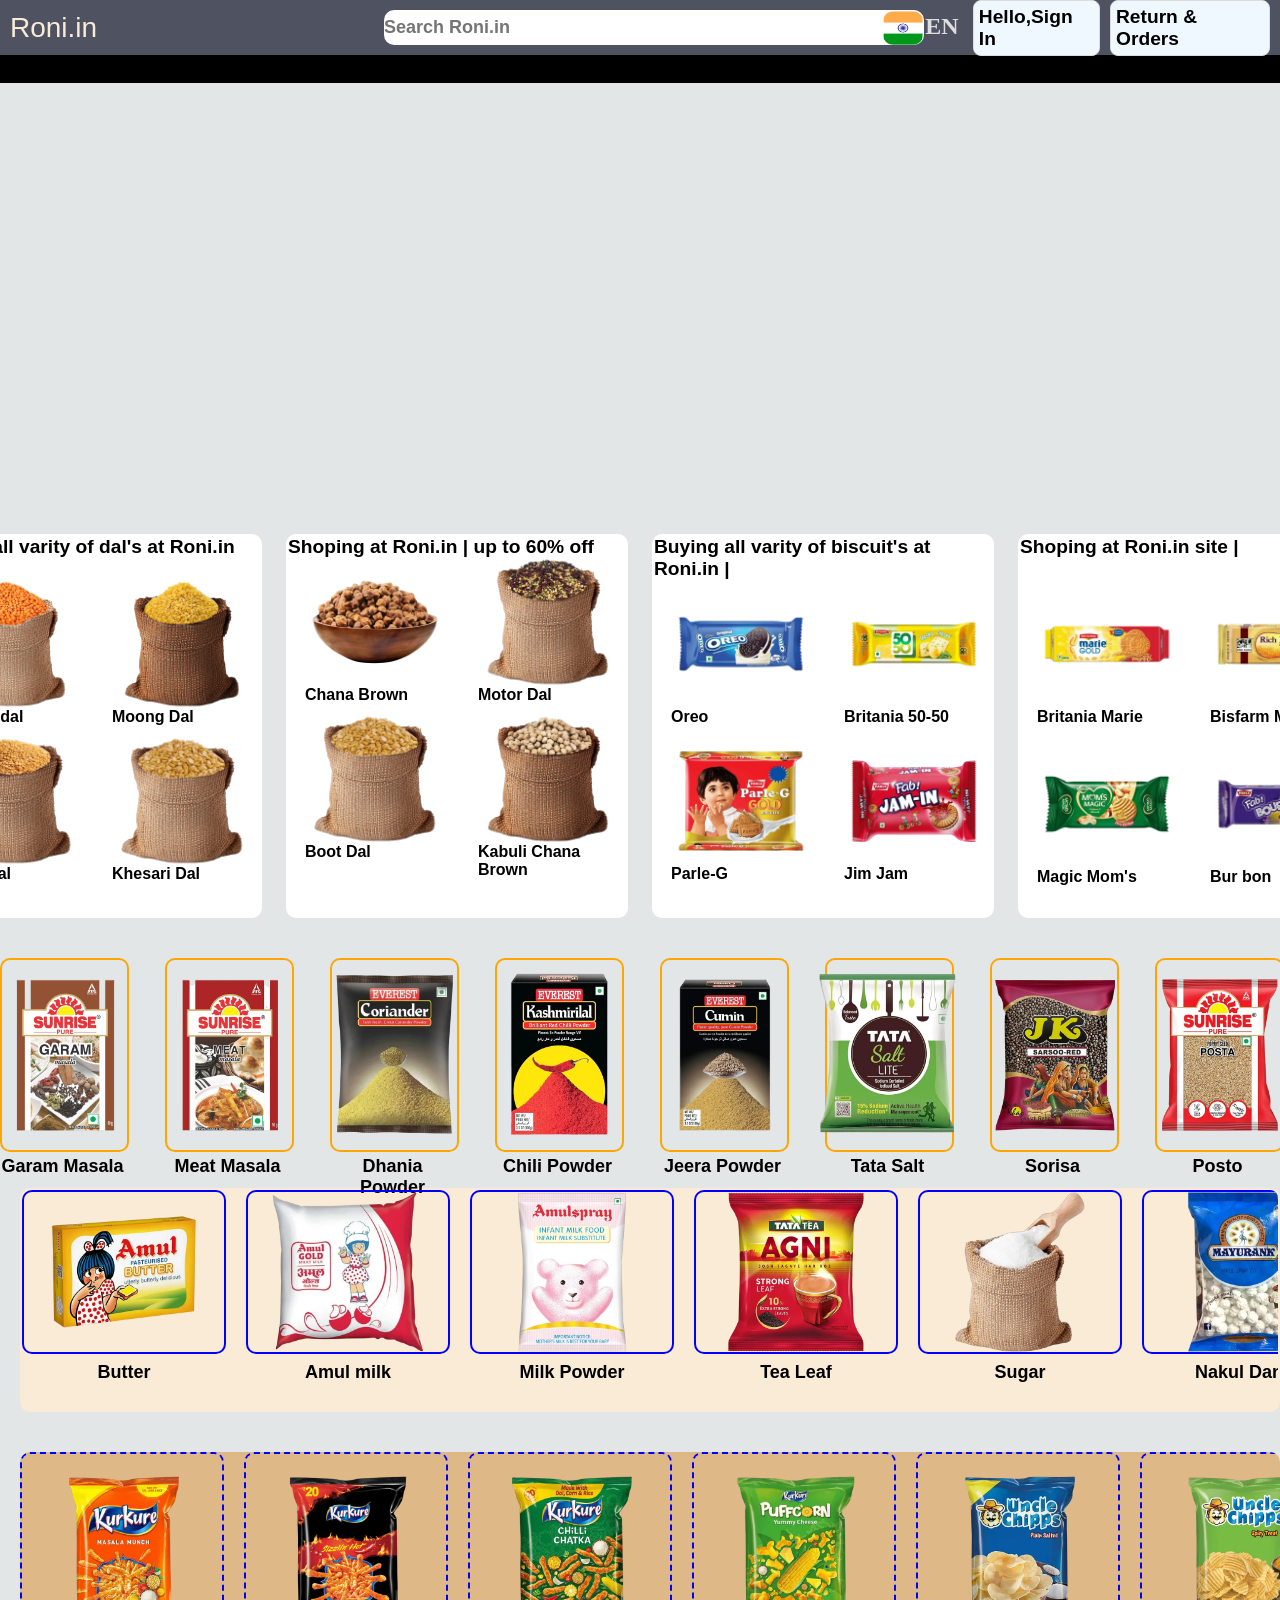
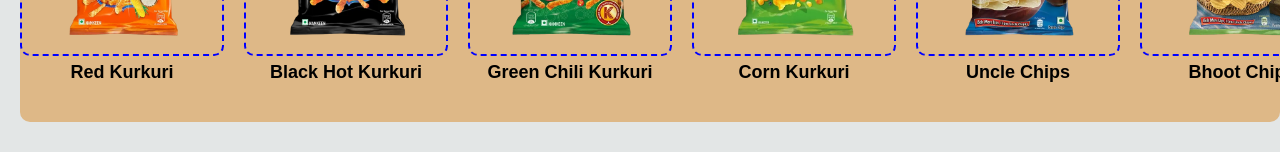
==== index.html @ d4b1e3ea "Update index.html" ====
<!DOCTYPE html>
<html lang="en">
<head>
    <meta charset="UTF-8">
    <meta name="viewport" content="width=device-width, initial-scale=1.0">
    <title>Online Shoping Site</title>
    <link rel="stylesheet" href="style.css">
</head>
<body>
    <section class="header">
        <div class="navbar-1">
            <a class="navbar" href="index.html">Roni.in</a>
            <input class="search" placeholder="Search Roni.in">
            <div class="logo"><img src="square.png"><h2>EN</h2>
                <div class="drop-down">
                    <ul>
                        <li>Hindi</li>
                        <li>Bengali</li>
                        <li>Tamil</li>
                        <li>Telegu</li>
                        <li>Hariyana</li>
                        <li>Bhojpuri</li>
                        <li>English</li>
                    </ul>
                </div>
            </div>
            <div class="hyper"><a href="hello.html" target="_blank">Hello,Sign In</a>
                <a href="index.html">Return & Orders</a></div>
        </div>
        <div class="navbar-2">
            <div class="menu"><img src="more.png" id="menu-btn"></div>
        </div>
    </section>
    <section class="main">
        <div class="banner"></div>
        <div class="picture-1">

            <div class="box">
                <h2>Buying all varity of dal's at Roni.in site |</h2>
                <div class="grid">
                    <div class="img-1">
                        <img src="1st.webp">
                        <p>Masoor dal</p>
                    </div>

                    <div class="img-1">
                        <img src="2nd.webp">
                        <p>Moong Dal</p>
                    </div>

                    <div id="img-3" class="img-1">
                        <img src="3rd.webp">
                        <p>Arhar Dal</p>
                    </div>

                    <div id="img-4" class="img-1">
                        <img src="4th.webp">
                        <p>Khesari Dal</p>
                    </div>
                </div>
            </div>

            <div class="box">
                <h2>Shoping at Roni.in | up to 60% off</h2>
                <div class="grid">
                    <div class="img-1">
                        <img src="5th.webp">
                        <p>Chana Brown</p>
                    </div>

                    <div class="img-1">
                        <img src="6th.webp">
                        <p>Motor Dal</p>
                    </div>

                    <div id="img-7" class="img-1">
                        <img src="7th.webp">
                        <p>Boot Dal</p>
                    </div>

                    <div id="img-8" class="img-1">
                        <img src="8th.webp">
                        <p>Kabuli Chana Brown</p>
                    </div>
                </div>
            </div>
            <div class="box">
                <h2>Buying all varity of biscuit's at Roni.in |</h2>
                <div class="grid">
                    <div class="img-1">
                        <img src="9th.webp">
                        <p>Oreo</p>
                    </div>

                    <div class="img-1">
                        <img src="10th.webp">
                        <p>Britania 50-50</p>
                    </div>

                    <div id="img-11" class="img-1">
                        <img src="11th.webp">
                        <p>Parle-G</p>
                    </div>

                    <div id="img-12" class="img-1">
                        <img src="12th.webp">
                        <p>Jim Jam</p>
                    </div>
                </div>
            </div>
            <div class="box">
                <h2>Shoping at Roni.in site |</h2>
                <div class="grid">
                    <div id="img-13" class="img-1">
                        <img src="13th.webp">
                        <p>Britania Marie</p>
                    </div>

                    <div id="img-14" class="img-1">
                        <img src="14th.webp">
                        <p>Bisfarm Marie</p>
                    </div>

                    <div id="img-15" class="img-1">
                        <img src="15th.webp">
                        <p>Magic Mom's</p>
                    </div>

                    <div id="img-16" class="img-1">
                        <img src="16th.webp">
                        <p>Bur bon</p>
                    </div>
                </div>
            </div>
        </div>
        <div class="picture-2">
            <div class="box-1-2">
                <img src="17th.webp">
                <p>Garam Masala</p>
            </div>

            <div class="box-1-2">
                <img src="18th.webp">
                <p>Meat Masala</p>
            </div>

            <div class="box-1-2">
                <img src="19th.webp">
                <p>Dhania Powder</p>
            </div>

            <div class="box-1-2">
                <img src="20th.webp">
                <p>Chili Powder</p>
            </div>

            <div class="box-1-2">
                <img src="21st.webp">
                <p>Jeera Powder</p>
            </div>

            <div class="box-1-2">
                <img src="22nd.webp">
                <p>Tata Salt</p>
            </div>

            <div class="box-1-2">
                <img src="23rd.webp">
                <p>Sorisa</p>
            </div>
            <div class="box-1-2">
                <img src="24th.webp">
                <p>Posto</p>
            </div>
        </div>
        <div class="picture-3">
            <div class="box-1-3"><img src="25th.webp"><p>Butter</p></div>
            <div class="box-1-3"><img src="26th.webp"><p>Amul milk</p></div>
            <div class="box-1-3"><img src="27th.webp"><p>Milk Powder</p></div>
            <div class="box-1-3"><img src="28th.webp"><p>Tea Leaf</p></div>
            <div class="box-1-3"><img src="29th.webp"><p>Sugar</p></div>
            <div class="box-1-3"><img src="30th.webp"><p>Nakul Dana</p></div>
            <div class="box-1-3"><img src="31st.webp"><p>Batasa</p></div>
            <div class="box-1-3"><img src="32nd.webp"><p>Tal Mishri</p></div>
        </div>
        <div class="picture-4">
            <div id="box-id" class="box-1-4"><img src="33rd.webp"><p>Red Kurkuri</p></div>
            <div id="box-id-1" class="box-1-4"><img src="34th.webp"><p>Black Hot Kurkuri</p></div>
            <div class="box-1-4"><img src="35th.webp"><p>Green Chili Kurkuri</p></div>
            <div class="box-1-4"><img src="36th.webp"><p>Corn Kurkuri</p></div>
            <div class="box-1-4"><img src="37th.webp"><p>Uncle Chips</p></div>
            <div class="box-1-4"><img src="38th.webp"><p>Bhoot Chips</p></div>
            <div class="box-1-4"><img src="40th.webp"><p>Salited Chips</p></div>
            <div class="box-1-4"><img src="41st.webp"><p>Onion Flavour Chips</p></div>
            <div class="box-1-4"><img src="42nd.webp"><p>Red Hot Chips</p></div>
            <div class="box-1-4"><img src="43rd.webp"><p>Mad Angles Chips</p></div>
        </div>
    </section>

    <script>
        const menuBtn = document.getElementById("menu-btn");
        const hyper = document.querySelector(".hyper");
        menuBtn.addEventListener("click", ()=>{
            if(hyper.style.left === "0px"){
                  hyper.style.left = "-220px";
            }
            else{
                hyper.style.left = "0px";
            }
        });
    </script>
</body>
</html>
---- style.css ----
*{
    margin: 0;
    padding: 0;
}
body{
    padding-top: 55px;
    min-height: 100vh;
    width: 100%;
}
.header{
    width: 100%;
}
.navbar-1{
    position: fixed;
    top: 0;
    left: 0;
    width: 100%;
    z-index: 1000;
    display: flex;
    align-items: center;
    background: linear-gradient(rgba(4,9,30,0.7),rgba(4,9,30,0.7));
    height: 55px;
}
.navbar{
    position: relative;
    margin: 10px;
    color: antiquewhite;
    text-decoration: none;
    font-size: 28px;
    font-family: Arial, Helvetica, sans-serif;
}
.navbar::after{
    position: absolute;
    right: 100%;
    left: -100%;
    content: "";
    border: 2px solid #fff;
    width: 0;
    height: 0;
}
.navbar:hover::after{
    width: 100%;
    height: 100%;
    left: -1%;
}
.search{
    position: absolute;
    left: 30%;
    width: 540px;
    height: 35px;
    border: 0px solid #ddd;
    border-radius: 10px;
    background: #fff;
    font-family: Verdana, Geneva, Tahoma, sans-serif;
    font-size: large;
    font-weight: bolder;
}
.search:hover{
    border: 4px solid #E77B08;
}
.logo{
    display: inline-block;
    position: relative;
    left: 60.6%;
    display: flex;
    justify-content: center;
    cursor: pointer;
}
.navbar-1 img{
    width: 40px;
    height: 34px;
}
.logo h2{
    color: #ddd;
    display: inline-block;
    margin: 2.5px;
}
.logo::after{
    content: "";
    border: 2px solid #fff;
    position: absolute;
    top: -20px;
    height: 0%;
    width: 0%;
}
.logo:hover::after{
    top: -1.5px;
    height: 100%;
    width: 100%;
}
.drop-down{
    position: absolute;
    top: 38px;
    left: 0%;
    border: 4px solid #ddd;
    border-radius: 10px;
    height: 300px;
    width: 300px;
    background-color: #438D82;
    display: none;
}
.drop-down ul li{
    margin: 10px;
    list-style: none;
    font-size: 16px;
    font-weight: bolder;
    font-family: Verdana, Geneva, Tahoma, sans-serif;
    background: linear-gradient( rgba(4,9,30,0.7),rgba(4,9,30,0.7));
    color: antiquewhite;
    border-radius: 10px;
    padding: 6px;
}
.drop-down ul li:hover{
    background-color: #fff;
}
.logo:hover .drop-down{
    display: block;
}
.hyper{
    position: absolute;
    left: 76%;
    display: inline-block;
    display: flex;
    align-items: center;
}
.hyper a{
    text-decoration: none;
    color: black;
    font-size: larger;
    font-weight: bolder;
    font-family: Verdana, Geneva, Tahoma, sans-serif;
    border: 1px solid #ddd;
    border-radius: 8px;
    padding: 5px;
    background-color: aliceblue;
    margin-right: 10px;
}
.navbar-2{
    height: 28px;
    background: #000;
}
.menu img{
    display: none;
}
.main{
    background-color: #e3e6e6;
    width: 100%;
    border-top: 1px solid transparent;
    padding-bottom: 30px;
}
.banner{
    height: 1000px;
    width: 100%;
    background: linear-gradient(to bottom,rgba(227,230,230,0) 60%,#e3e6e6 100%),url(banner.jpg);
    background-position: center;
    background-size: cover;
    background-repeat: no-repeat;
}
.picture-1{
    margin-top: -550px;
    display: flex;
    gap: 24px;
    justify-content: center;
    align-items: center;
    z-index: 1000;
}
.box{
    border: 2px solid transparent;
    border-radius: 10px;
    background-color: #fff;
    height: 380px;
    width: 350px;
}
.box h2{
    font-family: Verdana, Geneva, Tahoma, sans-serif;
    font-size: larger;
}
.grid{
    display: grid;
    gap: 8px;
    grid-template-columns: repeat(2,1fr);
}
.img-1{
    width: 156px;
    height: 100px;
    margin-left: 5px;
    margin-top: 10px;
    border: 2px solid transparent;
    border-radius: 10px;
}
.img-1 img{
    height: 100%;
    width: 100%;
    border: 2px solid transparent;
    border-radius: 10px;
    object-fit: cover;
    overflow: visible;
}
.img-1 p{
    margin-top: 8px;
    margin-left: 10px;
    font-family: Verdana, Geneva, Tahoma, sans-serif;
    font-weight: bolder;
    display: inline-block;
}
#img-3{
    margin-top: 45px;
}
#img-4{
    margin-top: 45px;
}
#img-7{
    margin-top: 45px;
}
#img-8{
    margin-top: 45px;
}
#img-11{
    margin-top: 45px;
}
#img-12{
    margin-top: 45px;
}
#img-13{
    margin-top: 32px;
}
#img-14{
    margin-top: 32px;
}
#img-15{
    margin-top: 48px;
}
#img-16{
    margin-top: 48px;
}
.picture-2{
    margin-top: 40px;
    display: flex;
    gap: 40px;
    justify-content: center;
    z-index: 1000;
}
.box-1-2{
    height: 190px;
    width: 150px;
}
.box-1-2 img{
    border: 2px solid orange;
    border-radius: 10px;
    height: 100%;
    width: 100%;
    overflow: visible;
    object-fit: cover;
    z-index: 1000;
}
.box-1-2 p{
    text-align: center;
    font-size: large;
    font-weight: bolder;
    font-family: 'Gill Sans', 'Gill Sans MT', Calibri, 'Trebuchet MS', sans-serif;
}
.picture-3{
    border: 2px solid transparent;
    border-radius: 10px;
    margin-left: 20px;
    height: 220px;
    background-color: antiquewhite;
    margin-top: 40px;
    display: flex;
    justify-content: left;
    align-items: flex-start;
    overflow-x: scroll;
    scroll-behavior: smooth;
}
.box-1-3{
    border: 2px solid blue;
    border-radius: 10px;
    flex-shrink: 0;
    margin-right: 20px;
    height: 160px;
    width: 200px;
}
.box-1-3 img{
    height: 100%;
    width: 100%;
    object-fit: cover;
    overflow: visible;
}
.box-1-3 p{
    text-align: center;
    font-size: large;
    font-weight: bolder;
    font-family: 'Gill Sans', 'Gill Sans MT', Calibri, 'Trebuchet MS', sans-serif;
    padding: 6px;
}
.picture-4{
    height: 270px;
    border: 2px soliod transparent;
    border-radius: 10px;
    background-color: burlywood;
    margin-top: 40px;
    margin-left: 20px;
    display: flex;
    justify-content: left;
    align-items: first baseline;
    overflow-x: scroll;
    scroll-behavior: smooth;
}
.box-1-4{
    height: 200px;
    width: 200px;
    border: 2px dashed blue;
    border-radius: 10px;
    margin-right: 20px;
    flex-shrink: 0;
}
.box-1-4 img{
    height: 100%;
    width: 100%;
    object-fit: cover;
    border: 2px solid transparent;
    border-radius: 10px;
}
.box-1-4 p{
    text-align: center;
    font-family: 'Gill Sans', 'Gill Sans MT', Calibri, 'Trebuchet MS', sans-serif;
    font-size: large;
    font-weight: bolder;
}






@media(max-width:600px){
    .main{
        padding-bottom: 220px;
        background: linear-gradient(to bottom,rgba(4,9,30,0.7),burlywood,aliceblue,green);
    }
    .banner{
        height: 0;
        width: 0;
        background: none;
    }
    body{
        padding-top: 54px;
    }
    .navbar-1{
        height: 60px;
        align-items: normal;
    }
    .navbar{
        font-size:24px;
        margin-left: 5px;
        font-family: 'Gill Sans', 'Gill Sans MT', Calibri, 'Trebuchet MS', sans-serif;
        font-weight: bolder;
        height: 30px;
    }
    .search{
        margin-top: 10px;
        width: 230px;
        height: 30px;
        left: 90px;
        font-family: 'Gill Sans', 'Gill Sans MT', Calibri, 'Trebuchet MS', sans-serif;
    }
    .logo{
        top: 10px;
        left: 60.8%;
        height: 32px;
    }
    .logo img{
        height: 30px;
        width: 28px;

    }
    .logo h2{
        font-size: 18px;
    }
    .drop-down{
        left: -248px;
        z-index: 1000;
    }
    .hyper{
        overflow-x: hidden;
        display: block;
        left: -200px;
        top: 0;
        height: 100vh;
        width: 200px;  
        z-index: 10;
        background: linear-gradient(to bottom,orange,skyblue);
        transition: 0.5s;
    }
    .hyper a{
        width: 140px;
        display: block;
        margin: 20px;
        font-size: 15px;
    }
    .picture-1{
        justify-content: left;
        margin-top: 10px; 
        gap: 10px;
        overflow-x: auto;  
        padding: 20px;
    }
    .grid{
        grid-template-columns: repeat(2,1fr);
        gap: 5px;
    }
    .box{
        border: 2px solid black;
        width: 250px;
        height: 300px;
        flex-shrink: 0;
    }
    .img-1{
        width: 100px;
        height: 110px;
    }
    .img-1 p{
        font-size: 12px;
    }
    .box h2{
        font-size: large;
    }
    .img-1 img{
        height: 65%;
    }
    #img-3{
        margin-top: 0px;
    }
    #img-4{
        margin-top: 0px;
    }
    #img-7{
        margin-top: 0px;
    }
    #img-8{
        margin-top: 0px;
    }
    #img-11{
        margin-top: 0px;
    }
    #img-12{
        margin-top: 0px;
    }
    #img-13{
        margin-top: 32px;
    }
    #img-14{
        margin-top: 32px;
    }
    #img-15{
        margin-top: 2px;
    }
    #img-16{
        margin-top: 2px;
    }
    .navbar-2{
        height: 32px;
    }
    .menu img{
        display: block;
        height: 28px;
        width: 24px;
        background-color: #ddd;
        margin: 6px;
        border: 1px solid transparent;
        border-radius: 6px;
    }
    .picture-2{
        margin-top: -10px;
        height: 250px;
        justify-content: left;
        overflow-x: scroll;
        scroll-behavior: smooth;
        background: transparent;
        gap: 5px;
    }
    .box-1-2{
        border: 2px solid transparent;
        border-radius: 10px;
        flex-shrink: 0;
        object-fit: cover;
        margin: 20px;
    }
    .box-1-2 img{
        border: 2px dashed blue;
    }
    .picture-3{
        height: 260px;
        background: none;
        align-items: center;
        background: transparent;
        margin-top: -35px;
    }
    .box-1-3{
        height: 150px;
        width: 200px;
        border: 2px dashed blue;
    }
    .box-1-3 img{
        height: 90%;
        width: 90%;
        margin-top: 8px;
    }
    .picture-4{
        margin-top: 0px;
        margin-right: 20px;
        background: none;
        display: grid;
        gap: 10px;
        grid-template-columns: repeat(2,1fr);
        overflow: hidden;
        height: 1100px;
        align-items: center;
        justify-content: center;
    }
    .box-1-4{
        height: 150px;
        width: 150px;
        margin-right: 0;
        margin-left: 5px;
        margin-bottom: 40px;
    }
    #box-id{
        margin-top: 36px;
    }
    #box-id-1{
        margin-top: 36px;
    }
}




@media(max-width:412px){
    .search{
        left: 92px;
    }
}
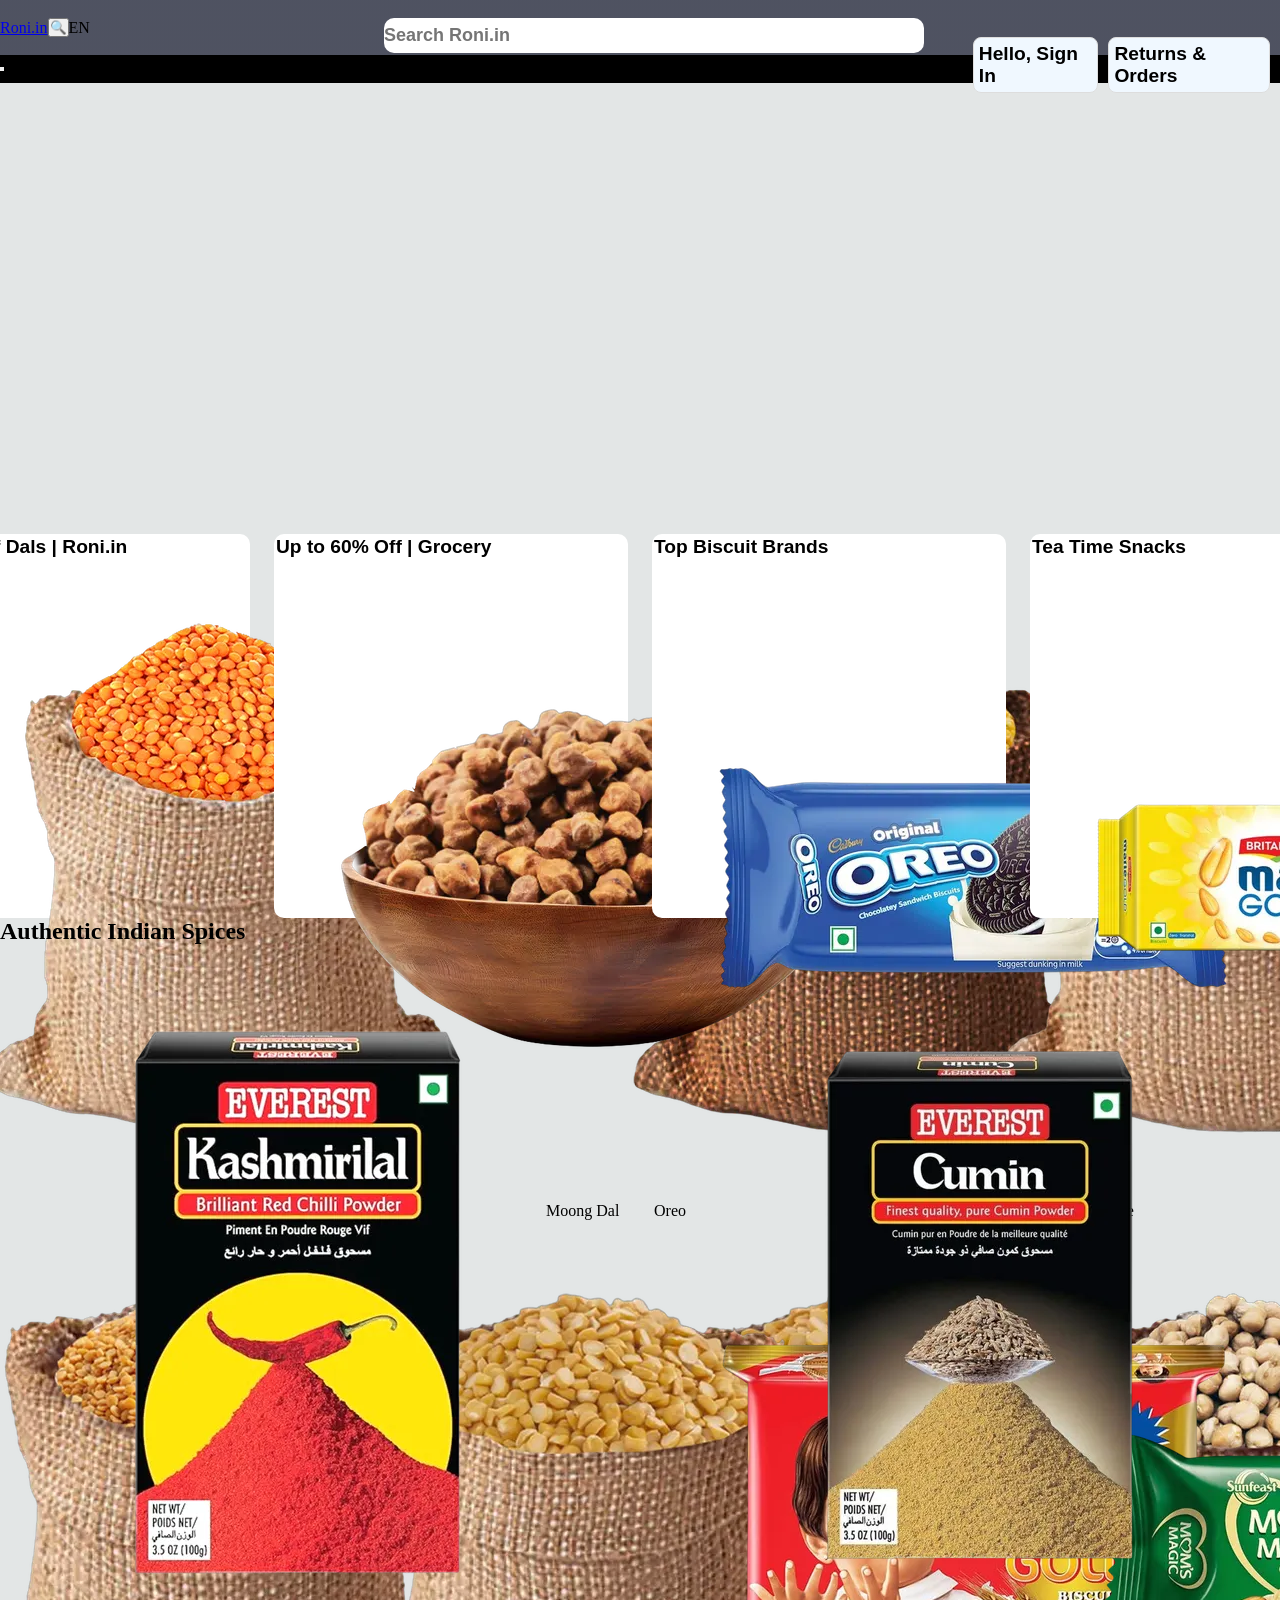
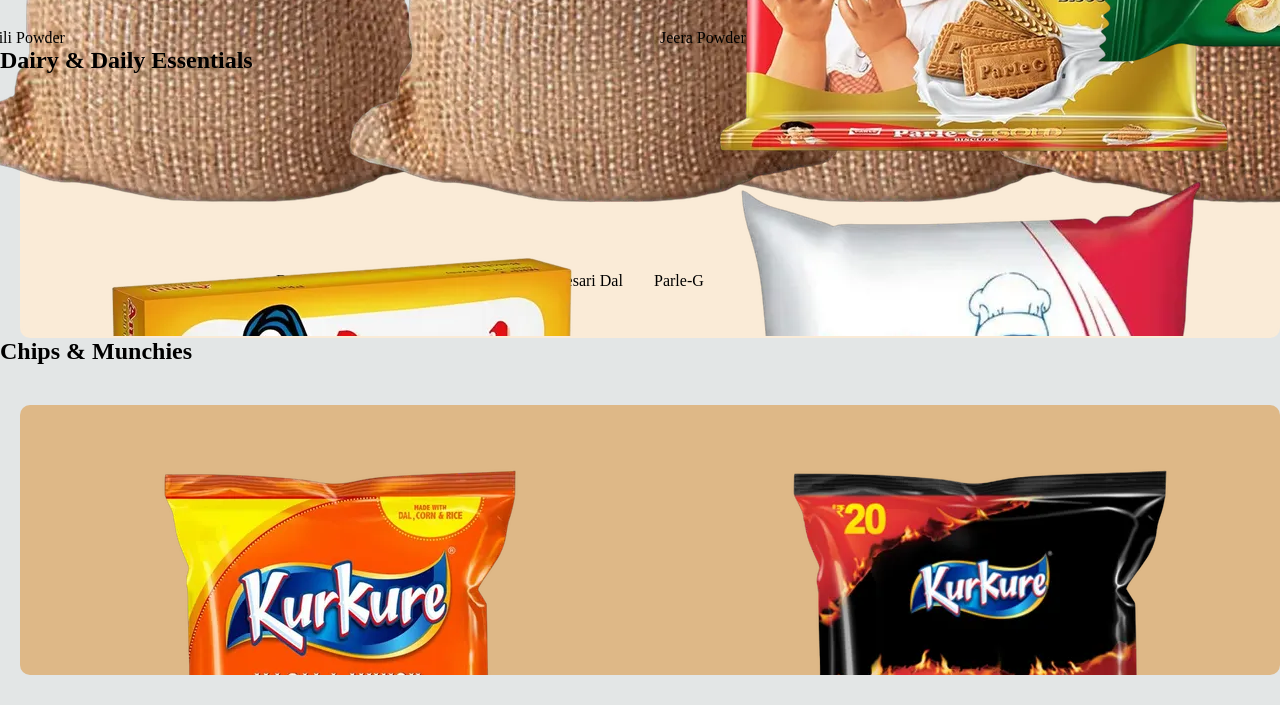
==== commit a2fffb23: "Update index.html" ====
--- a/index.html
+++ b/index.html
@@ -3,211 +3,138 @@
 <head>
     <meta charset="UTF-8">
     <meta name="viewport" content="width=device-width, initial-scale=1.0">
-    <title>Online Shoping Site</title>
+    <title>Roni.in | Online Shopping Site</title>
     <link rel="stylesheet" href="style.css">
 </head>
 <body>
-    <section class="header">
+
+    <header class="header">
         <div class="navbar-1">
-            <a class="navbar" href="index.html">Roni.in</a>
-            <input class="search" placeholder="Search Roni.in">
-            <div class="logo"><img src="square.png"><h2>EN</h2>
-                <div class="drop-down">
-                    <ul>
-                        <li>Hindi</li>
-                        <li>Bengali</li>
-                        <li>Tamil</li>
-                        <li>Telegu</li>
-                        <li>Hariyana</li>
-                        <li>Bhojpuri</li>
-                        <li>English</li>
-                    </ul>
+            <a class="brand-logo" href="index.html">Roni.in</a>
+            
+            <div class="search-container">
+                <input type="text" id="searchBar" class="search" placeholder="Search Roni.in">
+                <button class="search-btn">🔍</button>
+            </div>
+            
+            <div class="nav-right">
+                <div class="lang-logo">
+                    <span>EN</span>
+                    <div class="drop-down">
+                        <ul>
+                            <li>English</li>
+                            <li>Hindi</li>
+                            <li>Bengali</li>
+                            <li>Tamil</li>
+                            <li>Telugu</li>
+                            <li>Bhojpuri</li>
+                        </ul>
+                    </div>
+                </div>
+                
+                <div class="hyper">
+                    <a href="hello.html" target="_blank" class="nav-link">Hello, Sign In</a>
+                    <a href="index.html" class="nav-link">Returns & Orders</a>
                 </div>
             </div>
-            <div class="hyper"><a href="hello.html" target="_blank">Hello,Sign In</a>
-                <a href="index.html">Return & Orders</a></div>
         </div>
+        
         <div class="navbar-2">
-            <div class="menu"><img src="more.png" id="menu-btn"></div>
+            <button class="menu-btn" id="menu-btn">
+                <span></span>
+                <span></span>
+                <span></span>
+            </button>
+            <span class="menu-text">All Categories</span>
         </div>
-    </section>
-    <section class="main">
+    </header>
+
+    <main class="main">
         <div class="banner"></div>
-        <div class="picture-1">
+        
+        <div class="content-wrapper">
+            <div class="picture-1">
+                <div class="box">
+                    <h2>Varieties of Dals | Roni.in</h2>
+                    <div class="grid">
+                        <div class="product"><img src="1st.webp"><p>Masoor dal</p></div>
+                        <div class="product"><img src="2nd.webp"><p>Moong Dal</p></div>
+                        <div class="product"><img src="3rd.webp"><p>Arhar Dal</p></div>
+                        <div class="product"><img src="4th.webp"><p>Khesari Dal</p></div>
+                    </div>
+                </div>
 
-            <div class="box">
-                <h2>Buying all varity of dal's at Roni.in site |</h2>
-                <div class="grid">
-                    <div class="img-1">
-                        <img src="1st.webp">
-                        <p>Masoor dal</p>
+                <div class="box">
+                    <h2>Up to 60% Off | Grocery</h2>
+                    <div class="grid">
+                        <div class="product"><img src="5th.webp"><p>Chana Brown</p></div>
+                        <div class="product"><img src="6th.webp"><p>Motor Dal</p></div>
+                        <div class="product"><img src="7th.webp"><p>Boot Dal</p></div>
+                        <div class="product"><img src="8th.webp"><p>Kabuli Chana</p></div>
                     </div>
+                </div>
 
-                    <div class="img-1">
-                        <img src="2nd.webp">
-                        <p>Moong Dal</p>
+                <div class="box">
+                    <h2>Top Biscuit Brands</h2>
+                    <div class="grid">
+                        <div class="product"><img src="9th.webp"><p>Oreo</p></div>
+                        <div class="product"><img src="10th.webp"><p>Britannia 50-50</p></div>
+                        <div class="product"><img src="11th.webp"><p>Parle-G</p></div>
+                        <div class="product"><img src="12th.webp"><p>Jim Jam</p></div>
                     </div>
+                </div>
 
-                    <div id="img-3" class="img-1">
-                        <img src="3rd.webp">
-                        <p>Arhar Dal</p>
-                    </div>
-
-                    <div id="img-4" class="img-1">
-                        <img src="4th.webp">
-                        <p>Khesari Dal</p>
+                <div class="box">
+                    <h2>Tea Time Snacks</h2>
+                    <div class="grid">
+                        <div class="product"><img src="13th.webp"><p>Britannia Marie</p></div>
+                        <div class="product"><img src="14th.webp"><p>Bisk Farm Marie</p></div>
+                        <div class="product"><img src="15th.webp"><p>Magic Moments</p></div>
+                        <div class="product"><img src="16th.webp"><p>Bourbon</p></div>
                     </div>
                 </div>
             </div>
 
-            <div class="box">
-                <h2>Shoping at Roni.in | up to 60% off</h2>
-                <div class="grid">
-                    <div class="img-1">
-                        <img src="5th.webp">
-                        <p>Chana Brown</p>
-                    </div>
+            <h2 class="section-title">Authentic Indian Spices</h2>
+            <div class="picture-2 horizontal-scroll">
+                <div class="product-card-scroll"><img src="17th.webp"><p>Garam Masala</p></div>
+                <div class="product-card-scroll"><img src="18th.webp"><p>Meat Masala</p></div>
+                <div class="product-card-scroll"><img src="19th.webp"><p>Dhania Powder</p></div>
+                <div class="product-card-scroll"><img src="20th.webp"><p>Chili Powder</p></div>
+                <div class="product-card-scroll"><img src="21st.webp"><p>Jeera Powder</p></div>
+                <div class="product-card-scroll"><img src="22nd.webp"><p>Tata Salt</p></div>
+                <div class="product-card-scroll"><img src="23rd.webp"><p>Sorisa</p></div>
+                <div class="product-card-scroll"><img src="24th.webp"><p>Posto</p></div>
+            </div>
 
-                    <div class="img-1">
-                        <img src="6th.webp">
-                        <p>Motor Dal</p>
-                    </div>
+            <h2 class="section-title">Dairy & Daily Essentials</h2>
+            <div class="picture-3 horizontal-scroll">
+                <div class="product-card-scroll"><img src="25th.webp"><p>Butter</p></div>
+                <div class="product-card-scroll"><img src="26th.webp"><p>Amul Milk</p></div>
+                <div class="product-card-scroll"><img src="27th.webp"><p>Milk Powder</p></div>
+                <div class="product-card-scroll"><img src="28th.webp"><p>Tea Leaf</p></div>
+                <div class="product-card-scroll"><img src="29th.webp"><p>Sugar</p></div>
+                <div class="product-card-scroll"><img src="30th.webp"><p>Nakul Dana</p></div>
+                <div class="product-card-scroll"><img src="31st.webp"><p>Batasa</p></div>
+                <div class="product-card-scroll"><img src="32nd.webp"><p>Tal Mishri</p></div>
+            </div>
 
-                    <div id="img-7" class="img-1">
-                        <img src="7th.webp">
-                        <p>Boot Dal</p>
-                    </div>
-
-                    <div id="img-8" class="img-1">
-                        <img src="8th.webp">
-                        <p>Kabuli Chana Brown</p>
-                    </div>
-                </div>
-            </div>
-            <div class="box">
-                <h2>Buying all varity of biscuit's at Roni.in |</h2>
-                <div class="grid">
-                    <div class="img-1">
-                        <img src="9th.webp">
-                        <p>Oreo</p>
-                    </div>
-
-                    <div class="img-1">
-                        <img src="10th.webp">
-                        <p>Britania 50-50</p>
-                    </div>
-
-                    <div id="img-11" class="img-1">
-                        <img src="11th.webp">
-                        <p>Parle-G</p>
-                    </div>
-
-                    <div id="img-12" class="img-1">
-                        <img src="12th.webp">
-                        <p>Jim Jam</p>
-                    </div>
-                </div>
-            </div>
-            <div class="box">
-                <h2>Shoping at Roni.in site |</h2>
-                <div class="grid">
-                    <div id="img-13" class="img-1">
-                        <img src="13th.webp">
-                        <p>Britania Marie</p>
-                    </div>
-
-                    <div id="img-14" class="img-1">
-                        <img src="14th.webp">
-                        <p>Bisfarm Marie</p>
-                    </div>
-
-                    <div id="img-15" class="img-1">
-                        <img src="15th.webp">
-                        <p>Magic Mom's</p>
-                    </div>
-
-                    <div id="img-16" class="img-1">
-                        <img src="16th.webp">
-                        <p>Bur bon</p>
-                    </div>
-                </div>
+            <h2 class="section-title">Chips & Munchies</h2>
+            <div class="picture-4 dynamic-grid">
+                <div class="grid-item"><img src="33rd.webp"><p>Red Kurkure</p></div>
+                <div class="grid-item"><img src="34th.webp"><p>Black Hot Kurkure</p></div>
+                <div class="grid-item"><img src="35th.webp"><p>Green Chili Kurkure</p></div>
+                <div class="grid-item"><img src="36th.webp"><p>Corn Kurkure</p></div>
+                <div class="grid-item"><img src="37th.webp"><p>Uncle Chips</p></div>
+                <div class="grid-item"><img src="38th.webp"><p>Bhoot Chips</p></div>
+                <div class="grid-item"><img src="40th.webp"><p>Salted Chips</p></div>
+                <div class="grid-item"><img src="41st.webp"><p>Onion Chips</p></div>
+                <div class="grid-item"><img src="42nd.webp"><p>Red Hot Chips</p></div>
+                <div class="grid-item"><img src="43rd.webp"><p>Mad Angles</p></div>
             </div>
         </div>
-        <div class="picture-2">
-            <div class="box-1-2">
-                <img src="17th.webp">
-                <p>Garam Masala</p>
-            </div>
+    </main>
 
-            <div class="box-1-2">
-                <img src="18th.webp">
-                <p>Meat Masala</p>
-            </div>
-
-            <div class="box-1-2">
-                <img src="19th.webp">
-                <p>Dhania Powder</p>
-            </div>
-
-            <div class="box-1-2">
-                <img src="20th.webp">
-                <p>Chili Powder</p>
-            </div>
-
-            <div class="box-1-2">
-                <img src="21st.webp">
-                <p>Jeera Powder</p>
-            </div>
-
-            <div class="box-1-2">
-                <img src="22nd.webp">
-                <p>Tata Salt</p>
-            </div>
-
-            <div class="box-1-2">
-                <img src="23rd.webp">
-                <p>Sorisa</p>
-            </div>
-            <div class="box-1-2">
-                <img src="24th.webp">
-                <p>Posto</p>
-            </div>
-        </div>
-        <div class="picture-3">
-            <div class="box-1-3"><img src="25th.webp"><p>Butter</p></div>
-            <div class="box-1-3"><img src="26th.webp"><p>Amul milk</p></div>
-            <div class="box-1-3"><img src="27th.webp"><p>Milk Powder</p></div>
-            <div class="box-1-3"><img src="28th.webp"><p>Tea Leaf</p></div>
-            <div class="box-1-3"><img src="29th.webp"><p>Sugar</p></div>
-            <div class="box-1-3"><img src="30th.webp"><p>Nakul Dana</p></div>
-            <div class="box-1-3"><img src="31st.webp"><p>Batasa</p></div>
-            <div class="box-1-3"><img src="32nd.webp"><p>Tal Mishri</p></div>
-        </div>
-        <div class="picture-4">
-            <div id="box-id" class="box-1-4"><img src="33rd.webp"><p>Red Kurkuri</p></div>
-            <div id="box-id-1" class="box-1-4"><img src="34th.webp"><p>Black Hot Kurkuri</p></div>
-            <div class="box-1-4"><img src="35th.webp"><p>Green Chili Kurkuri</p></div>
-            <div class="box-1-4"><img src="36th.webp"><p>Corn Kurkuri</p></div>
-            <div class="box-1-4"><img src="37th.webp"><p>Uncle Chips</p></div>
-            <div class="box-1-4"><img src="38th.webp"><p>Bhoot Chips</p></div>
-            <div class="box-1-4"><img src="40th.webp"><p>Salited Chips</p></div>
-            <div class="box-1-4"><img src="41st.webp"><p>Onion Flavour Chips</p></div>
-            <div class="box-1-4"><img src="42nd.webp"><p>Red Hot Chips</p></div>
-            <div class="box-1-4"><img src="43rd.webp"><p>Mad Angles Chips</p></div>
-        </div>
-    </section>
-
-    <script>
-        const menuBtn = document.getElementById("menu-btn");
-        const hyper = document.querySelector(".hyper");
-        menuBtn.addEventListener("click", ()=>{
-            if(hyper.style.left === "0px"){
-                  hyper.style.left = "-220px";
-            }
-            else{
-                hyper.style.left = "0px";
-            }
-        });
-    </script>
+    <script src="script.js"></script>
 </body>
 </html>
--- a/style.css
+++ b/style.css
@@ -335,7 +335,7 @@
 
 @media(max-width:600px){
     .main{
-        padding-bottom: 220px;
+        padding-bottom: 120px;
         background: linear-gradient(to bottom,rgba(4,9,30,0.7),burlywood,aliceblue,green);
     }
     .banner{
@@ -382,15 +382,20 @@
         z-index: 1000;
     }
     .hyper{
-        overflow-x: hidden;
+        padding-top: 20px;
+        position: fixed;
         display: block;
         left: -200px;
-        top: 0;
+        top: 60px;
         height: 100vh;
         width: 200px;  
-        z-index: 10;
+        z-index: 9999;
         background: linear-gradient(to bottom,orange,skyblue);
-        transition: 0.5s;
+        transition: left 0.5s ease;
+    }
+    #menu-btn{
+        position: relative;
+        z-index: 20000;
     }
     .hyper a{
         width: 140px;
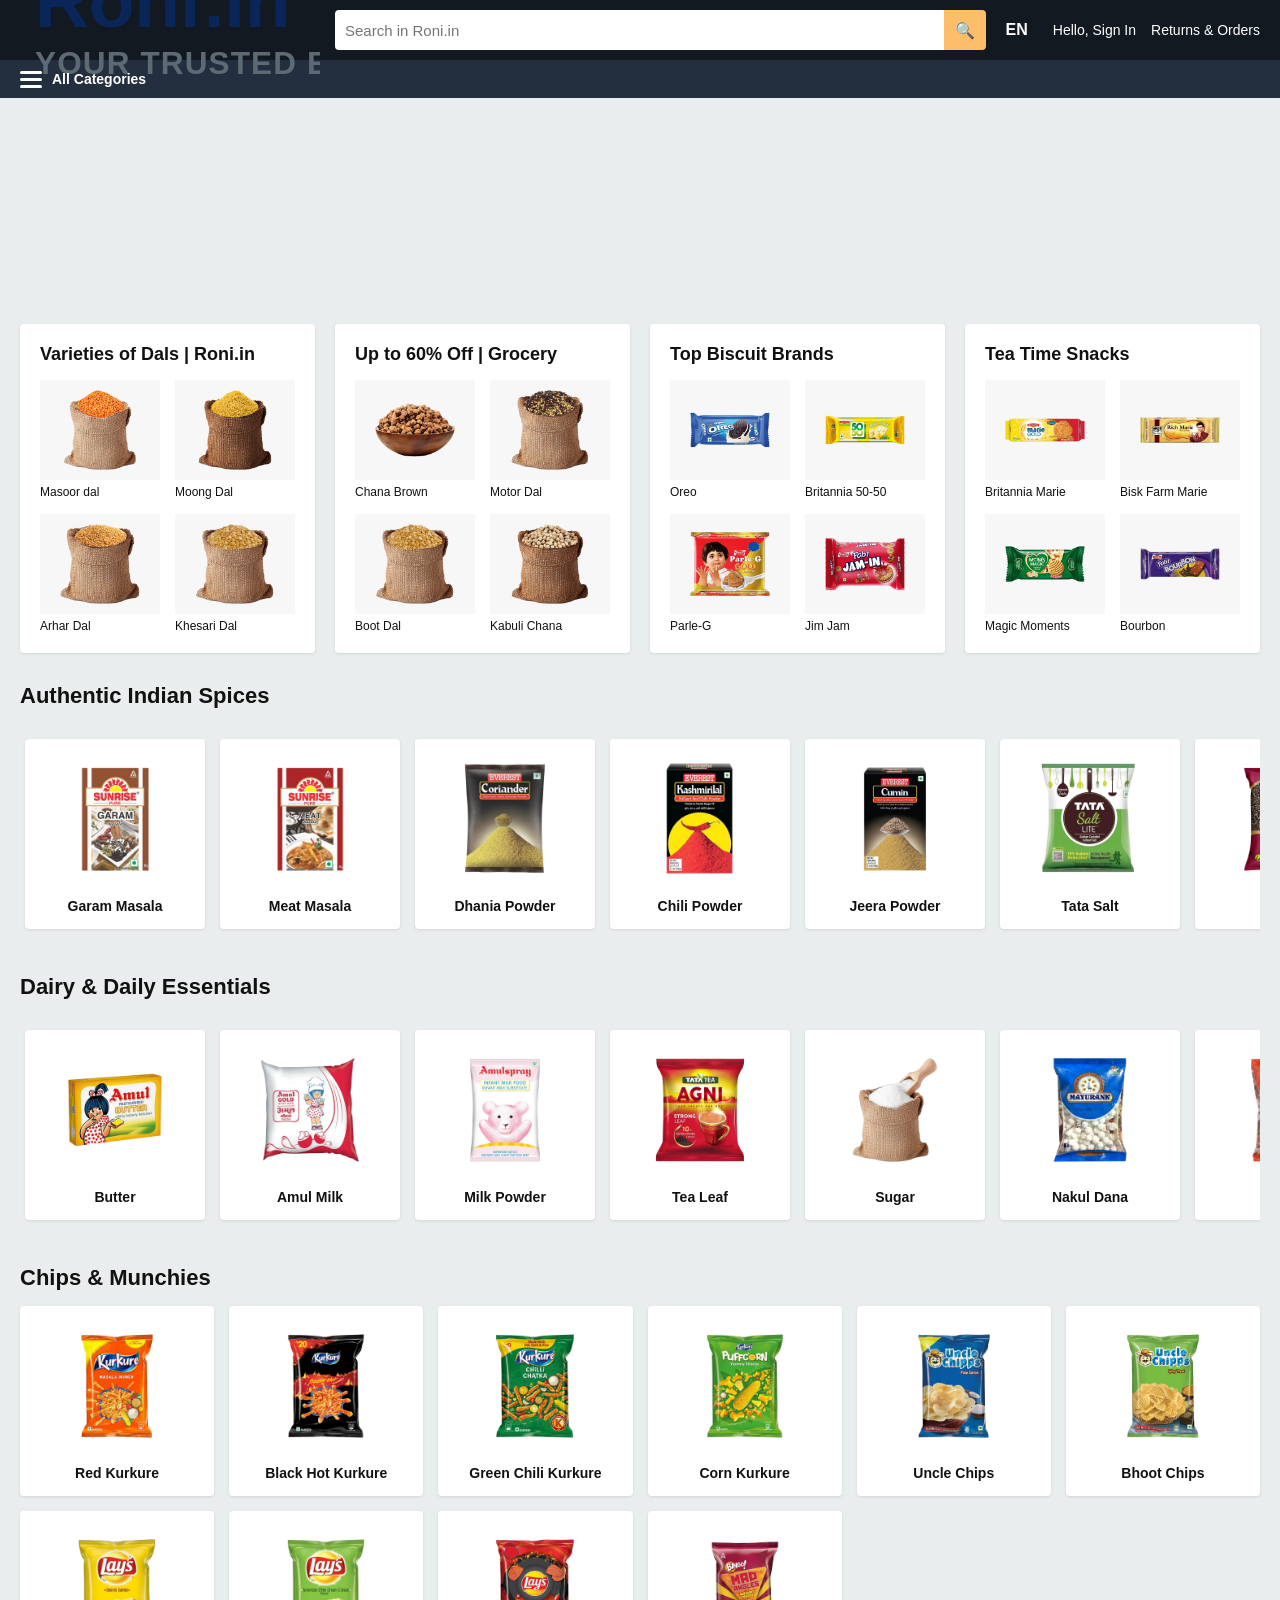
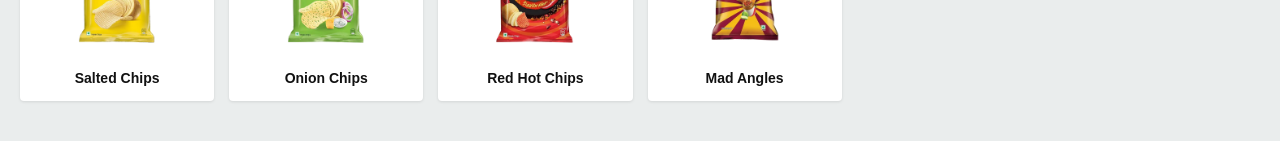
==== commit f9b31bfc: "Update index.html" ====
--- a/index.html
+++ b/index.html
@@ -7,13 +7,53 @@
     <link rel="stylesheet" href="style.css">
 </head>
 <body>
-
     <header class="header">
         <div class="navbar-1">
-            <a class="brand-logo" href="index.html">Roni.in</a>
-            
+            <a class="brand-logo" href="index.html"><svg xmlns="http://www.w3.org/2000/svg" viewBox="0 0 800 350" width="100%" height="100%">
+                <defs>
+                    <!-- Vibrant Orange Gradient for the R/Bag/Arrow Icon -->
+                    <linearGradient id="orangeGrad" x1="0%" y1="100%" x2="100%" y2="0%">
+                    <stop offset="0%" stop-color="#E64A19" />
+                    <stop offset="50%" stop-color="#FF7043" />
+                    <stop offset="100%" stop-color="#FFA726" />
+                    </linearGradient>
+                </defs>
+
+                <!-- LOGO ICON (The "R" + Shopping Bag + Arrow) -->
+                <g transform="translate(40, 40)">
+                    <!-- Shopping Bag Handles -->
+                    <!-- <path d="M95,85 C95,50 120,42 135,42 C150,42 165,55 165,85" fill="none" stroke="url(#orangeGrad)" stroke-width="12" stroke-linecap="round"/>
+                    <path d="M110,85 C110,65 125,58 135,58 C145,58 155,65 155,85" fill="none" stroke="url(#orangeGrad)" stroke-width="8" stroke-linecap="round"/>
+                     -->
+                    <!-- Main Monogram Body -->
+                    <!-- <path d="M75,90 
+                            L155,90 
+                            C190,90 220,110 220,145 
+                            C220,175 195,195 165,200 
+                            L220,270 
+                            L170,270 
+                            L122,205 
+                            C120,205 110,205 105,205 
+                            L105,270 
+                            L65,270 
+                            Z" 
+                        fill="url(#orangeGrad)" />
+                    <path d="M105,125 L145,125 C160,125 175,132 175,148 C175,165 160,172 145,172 L105,172 Z" fill="#FFFFFF" />
+                    
+                    <path d="M65,230 C95,180 150,140 210,105 L195,90 L250,90 L240,145 L225,128 C175,160 115,200 65,230 Z" fill="url(#orangeGrad)" />
+                    </g> -->
+
+                    <!-- TYPOGRAPHY (Roni.in + Slogan) -->
+                    <!-- Main Brand Name -->
+                    <text x="0" y="135" font-family="'gill sans', 'Poppins', 'Segoe UI', sans-serif" font-weight="800" font-size="200" fill="#0A2558" letter-spacing="-1">Roni</text>
+                    <text x="450" y="135" font-family="'gill sans', 'Poppins', 'Segoe UI', sans-serif" font-weight="800" font-size="200" fill="#0A2558" letter-spacing="-1">.in</text>
+                    
+                    <!-- Slogan / Tagline -->
+                    <text x="0" y="260" font-family="'gill sans', 'Poppins', 'Segoe UI', sans-serif" font-weight="bolder" font-size="84" fill="#5C6B73" letter-spacing="3">YOUR TRUSTED E-SHOP</text>
+                    </svg>
+                </a> 
             <div class="search-container">
-                <input type="text" id="searchBar" class="search" placeholder="Search Roni.in">
+                <input type="text" id="searchBar" class="search" placeholder="Search in Roni.in">
                 <button class="search-btn">🔍</button>
             </div>
             
--- a/style.css
+++ b/style.css
@@ -1,548 +1,332 @@
-*{
+* {
     margin: 0;
     padding: 0;
-}
-body{
-    padding-top: 55px;
-    min-height: 100vh;
-    width: 100%;
-}
-.header{
-    width: 100%;
-}
-.navbar-1{
-    position: fixed;
+    box-sizing: border-box;
+}
+body {
+    background-color: #eaeded;
+    font-family: Arial, sans-serif;
+    color: #111;
+    overflow-x: hidden;
+}
+.header {
+    width: 100%;
+    position: sticky;
     top: 0;
-    left: 0;
-    width: 100%;
     z-index: 1000;
+}
+.navbar-1 {
     display: flex;
     align-items: center;
-    background: linear-gradient(rgba(4,9,30,0.7),rgba(4,9,30,0.7));
-    height: 55px;
-}
-.navbar{
+    justify-content: space-between;
+    background-color: #131921;
+    padding: 10px 20px;
+    height: 60px;
+    gap: 15px;
+}
+.brand-logo {
+    color: #fff;
+    text-decoration: none;
+    font-size: 22px;
+    font-weight: bold;
+    letter-spacing: 0.5px;
+}
+.brand-logo:hover {
+    outline: 1px solid #fff;
+    padding: 2px;
+}
+.search-container {
+    display: flex;
+    flex: 1;
+    max-width: 700px;
+}
+.search {
+    width: 100%;
+    height: 40px;
+    padding: 10px;
+    border: none;
+    border-radius: 4px 0 0 4px;
+    font-size: 15px;
+    outline: none;
+}
+.search-btn {
+    background-color: #febd69;
+    border: none;
+    width: 45px;
+    height: 40px;
+    border-radius: 0 4px 4px 0;
+    cursor: pointer;
+    font-size: 16px;
+}
+.search-btn:hover {
+    background-color: #f3a847;
+}
+.nav-right {
+    display: flex;
+    align-items: center;
+    gap: 20px;
+}
+.lang-logo {
+    color: white;
+    font-weight: bold;
+    cursor: pointer;
     position: relative;
-    margin: 10px;
-    color: antiquewhite;
+    padding: 5px;
+    color: #fff;
+}
+.lang-logo:hover .drop-down {
+    display: block;
+}
+.drop-down {
+    position: absolute;
+    top: 25px;
+    right: 0;
+    background-color: #fff;
+    border: 1px solid #bbb;
+    border-radius: 4px;
+    width: 150px;
+    display: none;
+    box-shadow: 0 4px 10px rgba(0,0,0,0.15);
+}
+.drop-down ul {
+    list-style: none;
+}
+.drop-down ul li {
+    padding: 10px;
+    color: #333;
+    font-size: 14px;
+}
+.drop-down ul li:hover {
+    background-color: #f3f3f3;
+}
+.hyper {
+    display: flex;
+    gap: 15px;
+}
+.nav-link {
     text-decoration: none;
-    font-size: 28px;
-    font-family: Arial, Helvetica, sans-serif;
-}
-.navbar::after{
-    position: absolute;
-    right: 100%;
-    left: -100%;
-    content: "";
-    border: 2px solid #fff;
-    width: 0;
-    height: 0;
-}
-.navbar:hover::after{
-    width: 100%;
-    height: 100%;
-    left: -1%;
-}
-.search{
-    position: absolute;
-    left: 30%;
-    width: 540px;
-    height: 35px;
-    border: 0px solid #ddd;
-    border-radius: 10px;
+    color: #fff;
+    font-size: 14px;
+    display: flex;
+    flex-direction: column;
+}
+.nav-link:hover {
+    outline: 1px solid #fff;
+    padding: 2px;
+}
+.navbar-2 {
+    display: flex;
+    align-items: center;
+    background-color: #232f3e;
+    height: 38px;
+    padding: 0 20px;
+    color: #fff;
+    gap: 10px;
+}
+.menu-btn {
+    background: none;
+    border: none;
+    cursor: pointer;
+    display: flex;
+    flex-direction: column;
+    gap: 4px;
+}
+.menu-btn span {
+    display: block;
+    width: 22px;
+    height: 3px;
+    background-color: #fff;
+    border-radius: 2px;
+}
+.menu-text {
+    font-size: 14px;
+    font-weight: bold;
+}
+.main {
+    width: 100%;
+}
+.banner {
+    height: 45vw;
+    max-height: 700px;
+    width: 100%;
+    background: linear-gradient(to bottom, rgba(234, 237, 237, 0) 60%, rgba(234, 237, 237, 1) 100%), url('banner.jpg');
+    background-size: cover;
+    background-position: center;
+}
+.content-wrapper {
+    max-width: 1480px;
+    margin: 0 auto;
+    padding: 0 20px 40px;
+    position: relative;
+    margin-top: -350px;
+}
+.section-title {
+    font-size: 22px;
+    margin: 30px 0 15px;
+    font-weight: bold;
+}
+.picture-1 {
+    display: grid;
+    grid-template-columns: repeat(auto-fit, minmax(280px, 1fr));
+    gap: 20px;
+}
+.box {
+    background-color: #fff;
+    padding: 20px;
+    border-radius: 4px;
+    box-shadow: 0 1px 3px rgba(0,0,0,0.1);
+}
+.box h2 {
+    font-size: 18px;
+    margin-bottom: 15px;
+    font-weight: bold;
+}
+.box .grid {
+    display: grid;
+    grid-template-columns: repeat(2, 1fr);
+    gap: 15px;
+}
+.product {
+    display: flex;
+    flex-direction: column;
+    cursor: pointer;
+}
+.product img {
+    width: 100%;
+    height: 100px;
+    object-fit: contain;
+    background-color: #f7f7f7;
+}
+.product p {
+    font-size: 12px;
+    margin-top: 5px;
+}
+.horizontal-scroll {
+    display: flex;
+    gap: 15px;
+    overflow-x: auto;
+    padding: 15px 5px;
+    scroll-behavior: smooth;
+    scrollbar-width: none;
+}
+
+.horizontal-scroll::-webkit-scrollbar {
+    display: none; 
+}
+.product-card-scroll {
+    flex: 0 0 180px;
     background: #fff;
-    font-family: Verdana, Geneva, Tahoma, sans-serif;
-    font-size: large;
-    font-weight: bolder;
-}
-.search:hover{
-    border: 4px solid #E77B08;
-}
-.logo{
-    display: inline-block;
-    position: relative;
-    left: 60.6%;
-    display: flex;
-    justify-content: center;
-    cursor: pointer;
-}
-.navbar-1 img{
-    width: 40px;
-    height: 34px;
-}
-.logo h2{
-    color: #ddd;
-    display: inline-block;
-    margin: 2.5px;
-}
-.logo::after{
-    content: "";
-    border: 2px solid #fff;
-    position: absolute;
-    top: -20px;
-    height: 0%;
-    width: 0%;
-}
-.logo:hover::after{
-    top: -1.5px;
-    height: 100%;
-    width: 100%;
-}
-.drop-down{
-    position: absolute;
-    top: 38px;
-    left: 0%;
-    border: 4px solid #ddd;
-    border-radius: 10px;
-    height: 300px;
-    width: 300px;
-    background-color: #438D82;
-    display: none;
-}
-.drop-down ul li{
-    margin: 10px;
-    list-style: none;
-    font-size: 16px;
-    font-weight: bolder;
-    font-family: Verdana, Geneva, Tahoma, sans-serif;
-    background: linear-gradient( rgba(4,9,30,0.7),rgba(4,9,30,0.7));
-    color: antiquewhite;
-    border-radius: 10px;
-    padding: 6px;
-}
-.drop-down ul li:hover{
-    background-color: #fff;
-}
-.logo:hover .drop-down{
-    display: block;
-}
-.hyper{
-    position: absolute;
-    left: 76%;
-    display: inline-block;
-    display: flex;
-    align-items: center;
-}
-.hyper a{
-    text-decoration: none;
-    color: black;
-    font-size: larger;
-    font-weight: bolder;
-    font-family: Verdana, Geneva, Tahoma, sans-serif;
-    border: 1px solid #ddd;
-    border-radius: 8px;
-    padding: 5px;
-    background-color: aliceblue;
-    margin-right: 10px;
-}
-.navbar-2{
-    height: 28px;
-    background: #000;
-}
-.menu img{
-    display: none;
-}
-.main{
-    background-color: #e3e6e6;
-    width: 100%;
-    border-top: 1px solid transparent;
-    padding-bottom: 30px;
-}
-.banner{
-    height: 1000px;
-    width: 100%;
-    background: linear-gradient(to bottom,rgba(227,230,230,0) 60%,#e3e6e6 100%),url(banner.jpg);
-    background-position: center;
-    background-size: cover;
-    background-repeat: no-repeat;
-}
-.picture-1{
-    margin-top: -550px;
-    display: flex;
-    gap: 24px;
-    justify-content: center;
-    align-items: center;
-    z-index: 1000;
-}
-.box{
-    border: 2px solid transparent;
-    border-radius: 10px;
-    background-color: #fff;
-    height: 380px;
-    width: 350px;
-}
-.box h2{
-    font-family: Verdana, Geneva, Tahoma, sans-serif;
-    font-size: larger;
-}
-.grid{
+    padding: 15px;
+    border-radius: 4px;
+    box-shadow: 0 1px 3px rgba(0,0,0,0.1);
+    text-align: center;
+}
+.product-card-scroll img {
+    width: 100%;
+    height: 130px;
+    object-fit: contain;
+}
+.product-card-scroll p {
+    font-size: 14px;
+    margin-top: 10px;
+    font-weight: bold;
+}
+.dynamic-grid {
     display: grid;
-    gap: 8px;
-    grid-template-columns: repeat(2,1fr);
-}
-.img-1{
-    width: 156px;
-    height: 100px;
-    margin-left: 5px;
+    grid-template-columns: repeat(auto-fill, minmax(180px, 1fr));
+    gap: 15px;
+}
+.grid-item {
+    background: #fff;
+    padding: 15px;
+    text-align: center;
+    border-radius: 4px;
+    box-shadow: 0 1px 3px rgba(0,0,0,0.1);
+}
+.grid-item img {
+    width: 100%;
+    height: 130px;
+    object-fit: contain;
+}
+.grid-item p {
+    font-size: 14px;
     margin-top: 10px;
-    border: 2px solid transparent;
-    border-radius: 10px;
-}
-.img-1 img{
-    height: 100%;
-    width: 100%;
-    border: 2px solid transparent;
-    border-radius: 10px;
-    object-fit: cover;
-    overflow: visible;
-}
-.img-1 p{
-    margin-top: 8px;
-    margin-left: 10px;
-    font-family: Verdana, Geneva, Tahoma, sans-serif;
-    font-weight: bolder;
-    display: inline-block;
-}
-#img-3{
-    margin-top: 45px;
-}
-#img-4{
-    margin-top: 45px;
-}
-#img-7{
-    margin-top: 45px;
-}
-#img-8{
-    margin-top: 45px;
-}
-#img-11{
-    margin-top: 45px;
-}
-#img-12{
-    margin-top: 45px;
-}
-#img-13{
-    margin-top: 32px;
-}
-#img-14{
-    margin-top: 32px;
-}
-#img-15{
-    margin-top: 48px;
-}
-#img-16{
-    margin-top: 48px;
-}
-.picture-2{
-    margin-top: 40px;
-    display: flex;
-    gap: 40px;
-    justify-content: center;
-    z-index: 1000;
-}
-.box-1-2{
-    height: 190px;
-    width: 150px;
-}
-.box-1-2 img{
-    border: 2px solid orange;
-    border-radius: 10px;
-    height: 100%;
-    width: 100%;
-    overflow: visible;
-    object-fit: cover;
-    z-index: 1000;
-}
-.box-1-2 p{
-    text-align: center;
-    font-size: large;
-    font-weight: bolder;
-    font-family: 'Gill Sans', 'Gill Sans MT', Calibri, 'Trebuchet MS', sans-serif;
-}
-.picture-3{
-    border: 2px solid transparent;
-    border-radius: 10px;
-    margin-left: 20px;
-    height: 220px;
-    background-color: antiquewhite;
-    margin-top: 40px;
-    display: flex;
-    justify-content: left;
-    align-items: flex-start;
-    overflow-x: scroll;
-    scroll-behavior: smooth;
-}
-.box-1-3{
-    border: 2px solid blue;
-    border-radius: 10px;
-    flex-shrink: 0;
-    margin-right: 20px;
-    height: 160px;
-    width: 200px;
-}
-.box-1-3 img{
-    height: 100%;
-    width: 100%;
-    object-fit: cover;
-    overflow: visible;
-}
-.box-1-3 p{
-    text-align: center;
-    font-size: large;
-    font-weight: bolder;
-    font-family: 'Gill Sans', 'Gill Sans MT', Calibri, 'Trebuchet MS', sans-serif;
-    padding: 6px;
-}
-.picture-4{
-    height: 270px;
-    border: 2px soliod transparent;
-    border-radius: 10px;
-    background-color: burlywood;
-    margin-top: 40px;
-    margin-left: 20px;
-    display: flex;
-    justify-content: left;
-    align-items: first baseline;
-    overflow-x: scroll;
-    scroll-behavior: smooth;
-}
-.box-1-4{
-    height: 200px;
-    width: 200px;
-    border: 2px dashed blue;
-    border-radius: 10px;
-    margin-right: 20px;
-    flex-shrink: 0;
-}
-.box-1-4 img{
-    height: 100%;
-    width: 100%;
-    object-fit: cover;
-    border: 2px solid transparent;
-    border-radius: 10px;
-}
-.box-1-4 p{
-    text-align: center;
-    font-family: 'Gill Sans', 'Gill Sans MT', Calibri, 'Trebuchet MS', sans-serif;
-    font-size: large;
-    font-weight: bolder;
-}
-
-
-
-
-
-
-@media(max-width:600px){
-    .main{
-        padding-bottom: 120px;
-        background: linear-gradient(to bottom,rgba(4,9,30,0.7),burlywood,aliceblue,green);
-    }
-    .banner{
-        height: 0;
-        width: 0;
-        background: none;
-    }
-    body{
-        padding-top: 54px;
-    }
-    .navbar-1{
-        height: 60px;
-        align-items: normal;
-    }
-    .navbar{
-        font-size:24px;
-        margin-left: 5px;
-        font-family: 'Gill Sans', 'Gill Sans MT', Calibri, 'Trebuchet MS', sans-serif;
-        font-weight: bolder;
-        height: 30px;
-    }
-    .search{
-        margin-top: 10px;
-        width: 230px;
-        height: 30px;
-        left: 90px;
-        font-family: 'Gill Sans', 'Gill Sans MT', Calibri, 'Trebuchet MS', sans-serif;
-    }
-    .logo{
-        top: 10px;
-        left: 60.8%;
-        height: 32px;
-    }
-    .logo img{
-        height: 30px;
-        width: 28px;
-
-    }
-    .logo h2{
+    font-weight: bold;
+}
+@media (max-width: 1024px) {
+    .content-wrapper {
+        margin-top: -80px;
+    }
+    .search-container {
+        max-width: 450px;
+    }
+}
+@media (max-width: 768px) {
+    .navbar-1 {
+        padding: 10px;
+    } 
+    .nav-right {
+        gap: 10px;
+    }
+    .lang-logo {
+        display: none; 
+    }
+    .hyper {
+        position: fixed;
+        top: 0;
+        left: -260px;
+        width: 260px;
+        height: 100vh;
+        background-color: #fff;
+        flex-direction: column;
+        padding: 60px 20px;
+        gap: 20px;
+        box-shadow: 4px 0 15px rgba(0,0,0,0.2);
+        transition: left 0.3s cubic-bezier(0.4, 0, 0.2, 1);
+        z-index: 9999;
+    }
+    .hyper.active {
+        left: 0;
+    }
+    .nav-link {
+        color: #111;
         font-size: 18px;
-    }
-    .drop-down{
-        left: -248px;
-        z-index: 1000;
-    }
-    .hyper{
-        padding-top: 20px;
-        position: fixed;
-        display: block;
-        left: -200px;
-        top: 60px;
-        height: 100vh;
-        width: 200px;  
-        z-index: 9999;
-        background: linear-gradient(to bottom,orange,skyblue);
-        transition: left 0.5s ease;
-    }
-    #menu-btn{
-        position: relative;
-        z-index: 20000;
-    }
-    .hyper a{
-        width: 140px;
-        display: block;
-        margin: 20px;
-        font-size: 15px;
-    }
-    .picture-1{
-        justify-content: left;
-        margin-top: 10px; 
-        gap: 10px;
-        overflow-x: auto;  
-        padding: 20px;
-    }
-    .grid{
-        grid-template-columns: repeat(2,1fr);
-        gap: 5px;
-    }
-    .box{
-        border: 2px solid black;
-        width: 250px;
-        height: 300px;
-        flex-shrink: 0;
-    }
-    .img-1{
-        width: 100px;
-        height: 110px;
-    }
-    .img-1 p{
-        font-size: 12px;
-    }
-    .box h2{
-        font-size: large;
-    }
-    .img-1 img{
-        height: 65%;
-    }
-    #img-3{
-        margin-top: 0px;
-    }
-    #img-4{
-        margin-top: 0px;
-    }
-    #img-7{
-        margin-top: 0px;
-    }
-    #img-8{
-        margin-top: 0px;
-    }
-    #img-11{
-        margin-top: 0px;
-    }
-    #img-12{
-        margin-top: 0px;
-    }
-    #img-13{
-        margin-top: 32px;
-    }
-    #img-14{
-        margin-top: 32px;
-    }
-    #img-15{
-        margin-top: 2px;
-    }
-    #img-16{
-        margin-top: 2px;
-    }
-    .navbar-2{
-        height: 32px;
-    }
-    .menu img{
-        display: block;
-        height: 28px;
-        width: 24px;
-        background-color: #ddd;
-        margin: 6px;
-        border: 1px solid transparent;
-        border-radius: 6px;
-    }
-    .picture-2{
-        margin-top: -10px;
-        height: 250px;
-        justify-content: left;
-        overflow-x: scroll;
-        scroll-behavior: smooth;
-        background: transparent;
-        gap: 5px;
-    }
-    .box-1-2{
-        border: 2px solid transparent;
-        border-radius: 10px;
-        flex-shrink: 0;
-        object-fit: cover;
-        margin: 20px;
-    }
-    .box-1-2 img{
-        border: 2px dashed blue;
-    }
-    .picture-3{
-        height: 260px;
-        background: none;
-        align-items: center;
-        background: transparent;
-        margin-top: -35px;
-    }
-    .box-1-3{
-        height: 150px;
-        width: 200px;
-        border: 2px dashed blue;
-    }
-    .box-1-3 img{
-        height: 90%;
-        width: 90%;
-        margin-top: 8px;
-    }
-    .picture-4{
-        margin-top: 0px;
-        margin-right: 20px;
-        background: none;
-        display: grid;
-        gap: 10px;
-        grid-template-columns: repeat(2,1fr);
-        overflow: hidden;
-        height: 1100px;
-        align-items: center;
-        justify-content: center;
-    }
-    .box-1-4{
-        height: 150px;
-        width: 150px;
-        margin-right: 0;
-        margin-left: 5px;
-        margin-bottom: 40px;
-    }
-    #box-id{
-        margin-top: 36px;
-    }
-    #box-id-1{
-        margin-top: 36px;
-    }
-}
-
-
-
-
-@media(max-width:412px){
-    .search{
-        left: 92px;
-    }
-}
+        font-weight: bold;
+        padding: 10px;
+        border-bottom: 1px solid #ddd;
+    }
+    .nav-link:hover {
+        outline: none;
+        background-color: #f3f3f3;
+    }  
+    .banner {
+        height: 50vw;
+    }
+    .content-wrapper {
+        margin-top: -30px;
+        padding: 0 10px 20px;
+    }   
+    .section-title {
+        font-size: 18px;
+        margin: 20px 0 10px;
+    }
+}
+@media (max-width: 480px) {
+    .brand-logo {
+        font-size: 18px;
+    }
+    .search {
+        font-size: 13px;
+        height: 36px;
+    }
+    .search-btn {
+        height: 36px;
+        width: 38px;
+    }
+    .picture-1 {
+        grid-template-columns: 1fr;
+    }
+    .dynamic-grid {
+        grid-template-columns: repeat(2, 1fr);
+    }
+}
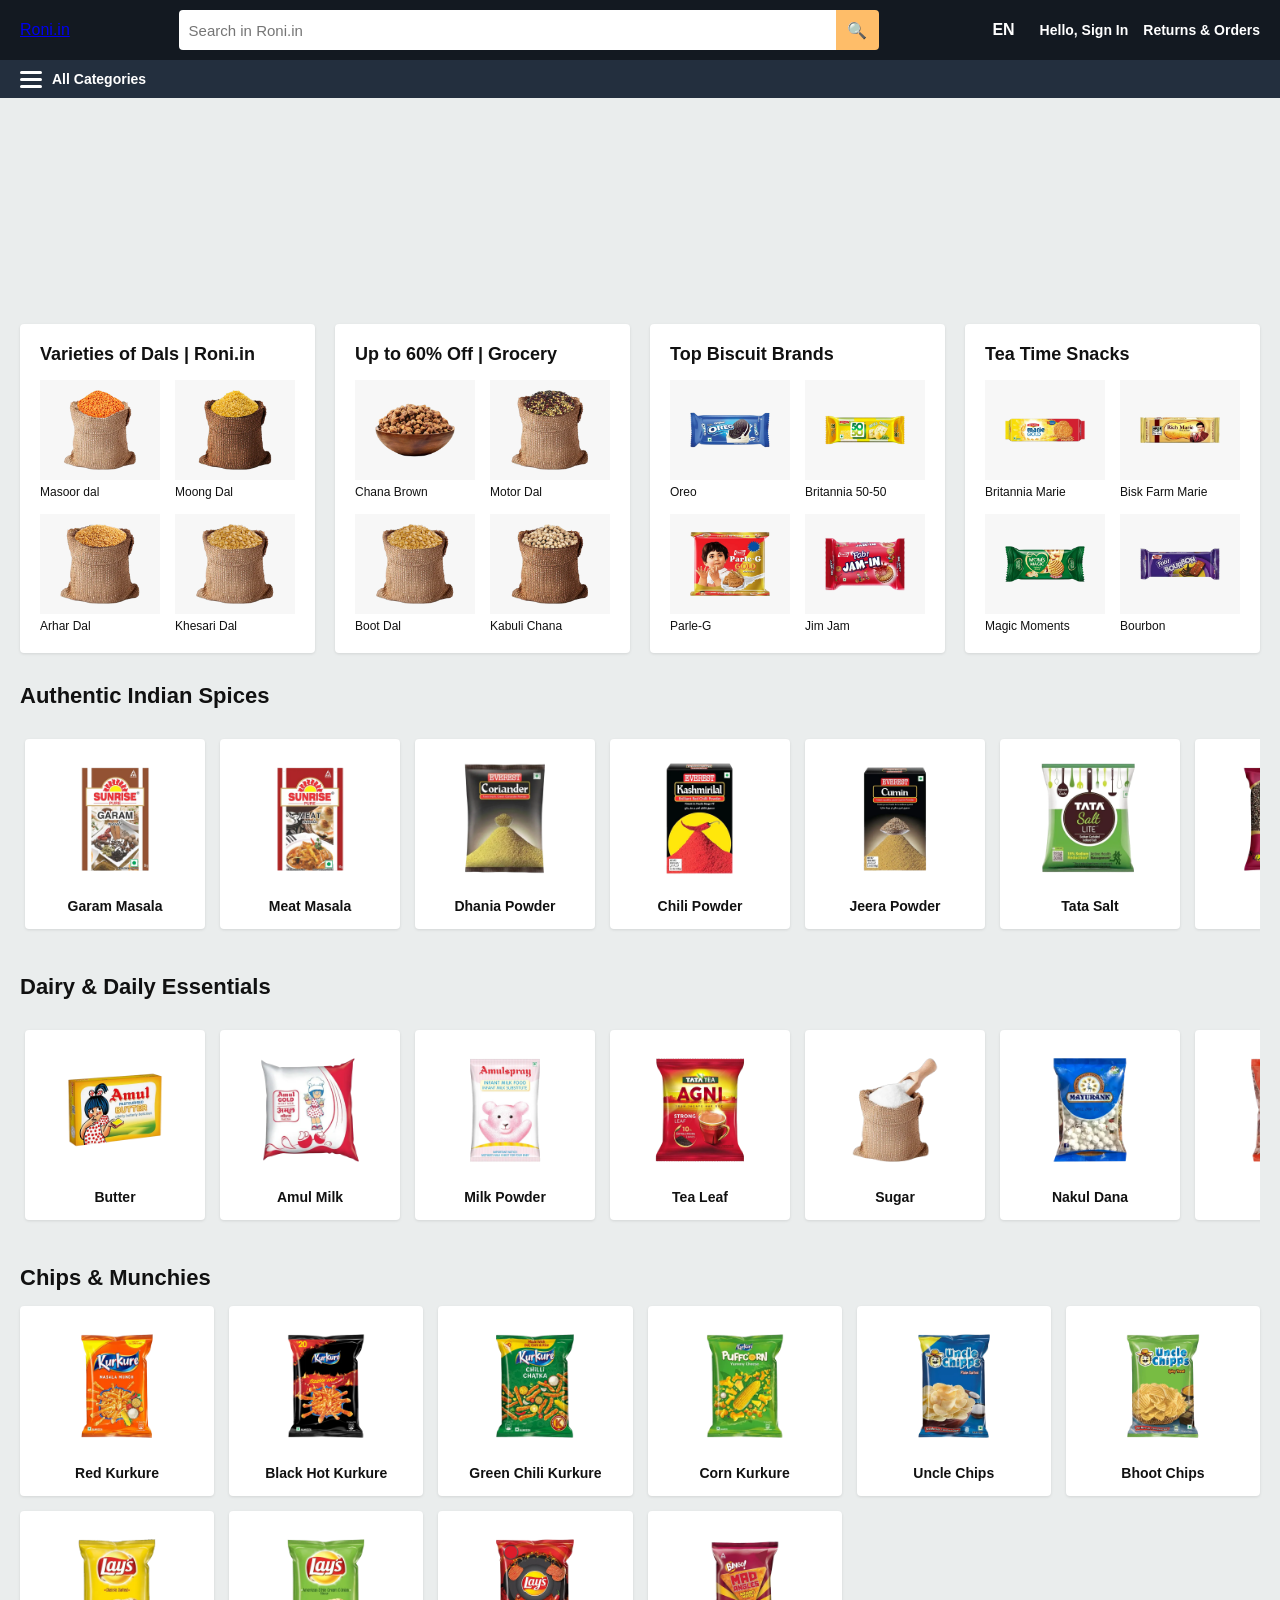
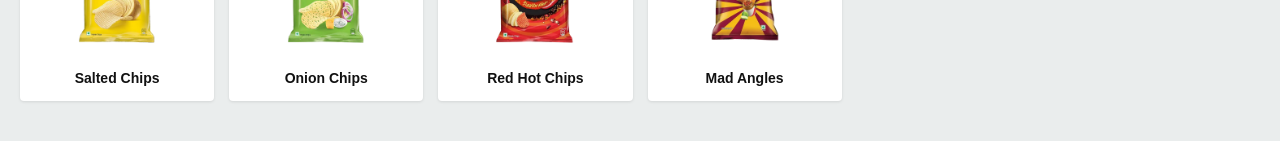
==== commit 63839a23: "Update index.html" ====
--- a/index.html
+++ b/index.html
@@ -9,49 +9,7 @@
 <body>
     <header class="header">
         <div class="navbar-1">
-            <a class="brand-logo" href="index.html"><svg xmlns="http://www.w3.org/2000/svg" viewBox="0 0 800 350" width="100%" height="100%">
-                <defs>
-                    <!-- Vibrant Orange Gradient for the R/Bag/Arrow Icon -->
-                    <linearGradient id="orangeGrad" x1="0%" y1="100%" x2="100%" y2="0%">
-                    <stop offset="0%" stop-color="#E64A19" />
-                    <stop offset="50%" stop-color="#FF7043" />
-                    <stop offset="100%" stop-color="#FFA726" />
-                    </linearGradient>
-                </defs>
-
-                <!-- LOGO ICON (The "R" + Shopping Bag + Arrow) -->
-                <g transform="translate(40, 40)">
-                    <!-- Shopping Bag Handles -->
-                    <!-- <path d="M95,85 C95,50 120,42 135,42 C150,42 165,55 165,85" fill="none" stroke="url(#orangeGrad)" stroke-width="12" stroke-linecap="round"/>
-                    <path d="M110,85 C110,65 125,58 135,58 C145,58 155,65 155,85" fill="none" stroke="url(#orangeGrad)" stroke-width="8" stroke-linecap="round"/>
-                     -->
-                    <!-- Main Monogram Body -->
-                    <!-- <path d="M75,90 
-                            L155,90 
-                            C190,90 220,110 220,145 
-                            C220,175 195,195 165,200 
-                            L220,270 
-                            L170,270 
-                            L122,205 
-                            C120,205 110,205 105,205 
-                            L105,270 
-                            L65,270 
-                            Z" 
-                        fill="url(#orangeGrad)" />
-                    <path d="M105,125 L145,125 C160,125 175,132 175,148 C175,165 160,172 145,172 L105,172 Z" fill="#FFFFFF" />
-                    
-                    <path d="M65,230 C95,180 150,140 210,105 L195,90 L250,90 L240,145 L225,128 C175,160 115,200 65,230 Z" fill="url(#orangeGrad)" />
-                    </g> -->
-
-                    <!-- TYPOGRAPHY (Roni.in + Slogan) -->
-                    <!-- Main Brand Name -->
-                    <text x="0" y="135" font-family="'gill sans', 'Poppins', 'Segoe UI', sans-serif" font-weight="800" font-size="200" fill="#0A2558" letter-spacing="-1">Roni</text>
-                    <text x="450" y="135" font-family="'gill sans', 'Poppins', 'Segoe UI', sans-serif" font-weight="800" font-size="200" fill="#0A2558" letter-spacing="-1">.in</text>
-                    
-                    <!-- Slogan / Tagline -->
-                    <text x="0" y="260" font-family="'gill sans', 'Poppins', 'Segoe UI', sans-serif" font-weight="bolder" font-size="84" fill="#5C6B73" letter-spacing="3">YOUR TRUSTED E-SHOP</text>
-                    </svg>
-                </a> 
+            <a class="brand-logo" href="index.html">Roni.in</a>
             <div class="search-container">
                 <input type="text" id="searchBar" class="search" placeholder="Search in Roni.in">
                 <button class="search-btn">🔍</button>
--- a/style.css
+++ b/style.css
@@ -1,11 +1,11 @@
 * {
     margin: 0;
     padding: 0;
-    box-sizing: border-box;
+    box-sizing: border-box; 
 }
 body {
     background-color: #eaeded;
-    font-family: Arial, sans-serif;
+    font-family: 'Gill Sans', 'Gill Sans MT', Calibri, 'Trebuchet MS', sans-serif;
     color: #111;
     overflow-x: hidden;
 }
@@ -24,16 +24,17 @@
     height: 60px;
     gap: 15px;
 }
-.brand-logo {
-    color: #fff;
-    text-decoration: none;
-    font-size: 22px;
-    font-weight: bold;
-    letter-spacing: 0.5px;
+.brand-logo svg {
+    margin-top: 5px;
+    border-radius: 10px;
+    width: 150px;
+    height: 40px;
+    background-color: #fff;
 }
 .brand-logo:hover {
-    outline: 1px solid #fff;
     padding: 2px;
+    background-color: #f3f3f3;
+    transition: background-color 0.6s ease, padding 0.3s ease;
 }
 .search-container {
     display: flex;
@@ -47,7 +48,6 @@
     border: none;
     border-radius: 4px 0 0 4px;
     font-size: 15px;
-    outline: none;
 }
 .search-btn {
     background-color: #febd69;
@@ -107,8 +107,7 @@
     text-decoration: none;
     color: #fff;
     font-size: 14px;
-    display: flex;
-    flex-direction: column;
+    font-weight: bold;
 }
 .nav-link:hover {
     outline: 1px solid #fff;
@@ -163,7 +162,7 @@
 .section-title {
     font-size: 22px;
     margin: 30px 0 15px;
-    font-weight: bold;
+    font-weight: bolder;
 }
 .picture-1 {
     display: grid;
@@ -179,7 +178,7 @@
 .box h2 {
     font-size: 18px;
     margin-bottom: 15px;
-    font-weight: bold;
+    font-weight: bolder;
 }
 .box .grid {
     display: grid;
@@ -207,9 +206,7 @@
     overflow-x: auto;
     padding: 15px 5px;
     scroll-behavior: smooth;
-    scrollbar-width: none;
-}
-
+}
 .horizontal-scroll::-webkit-scrollbar {
     display: none; 
 }
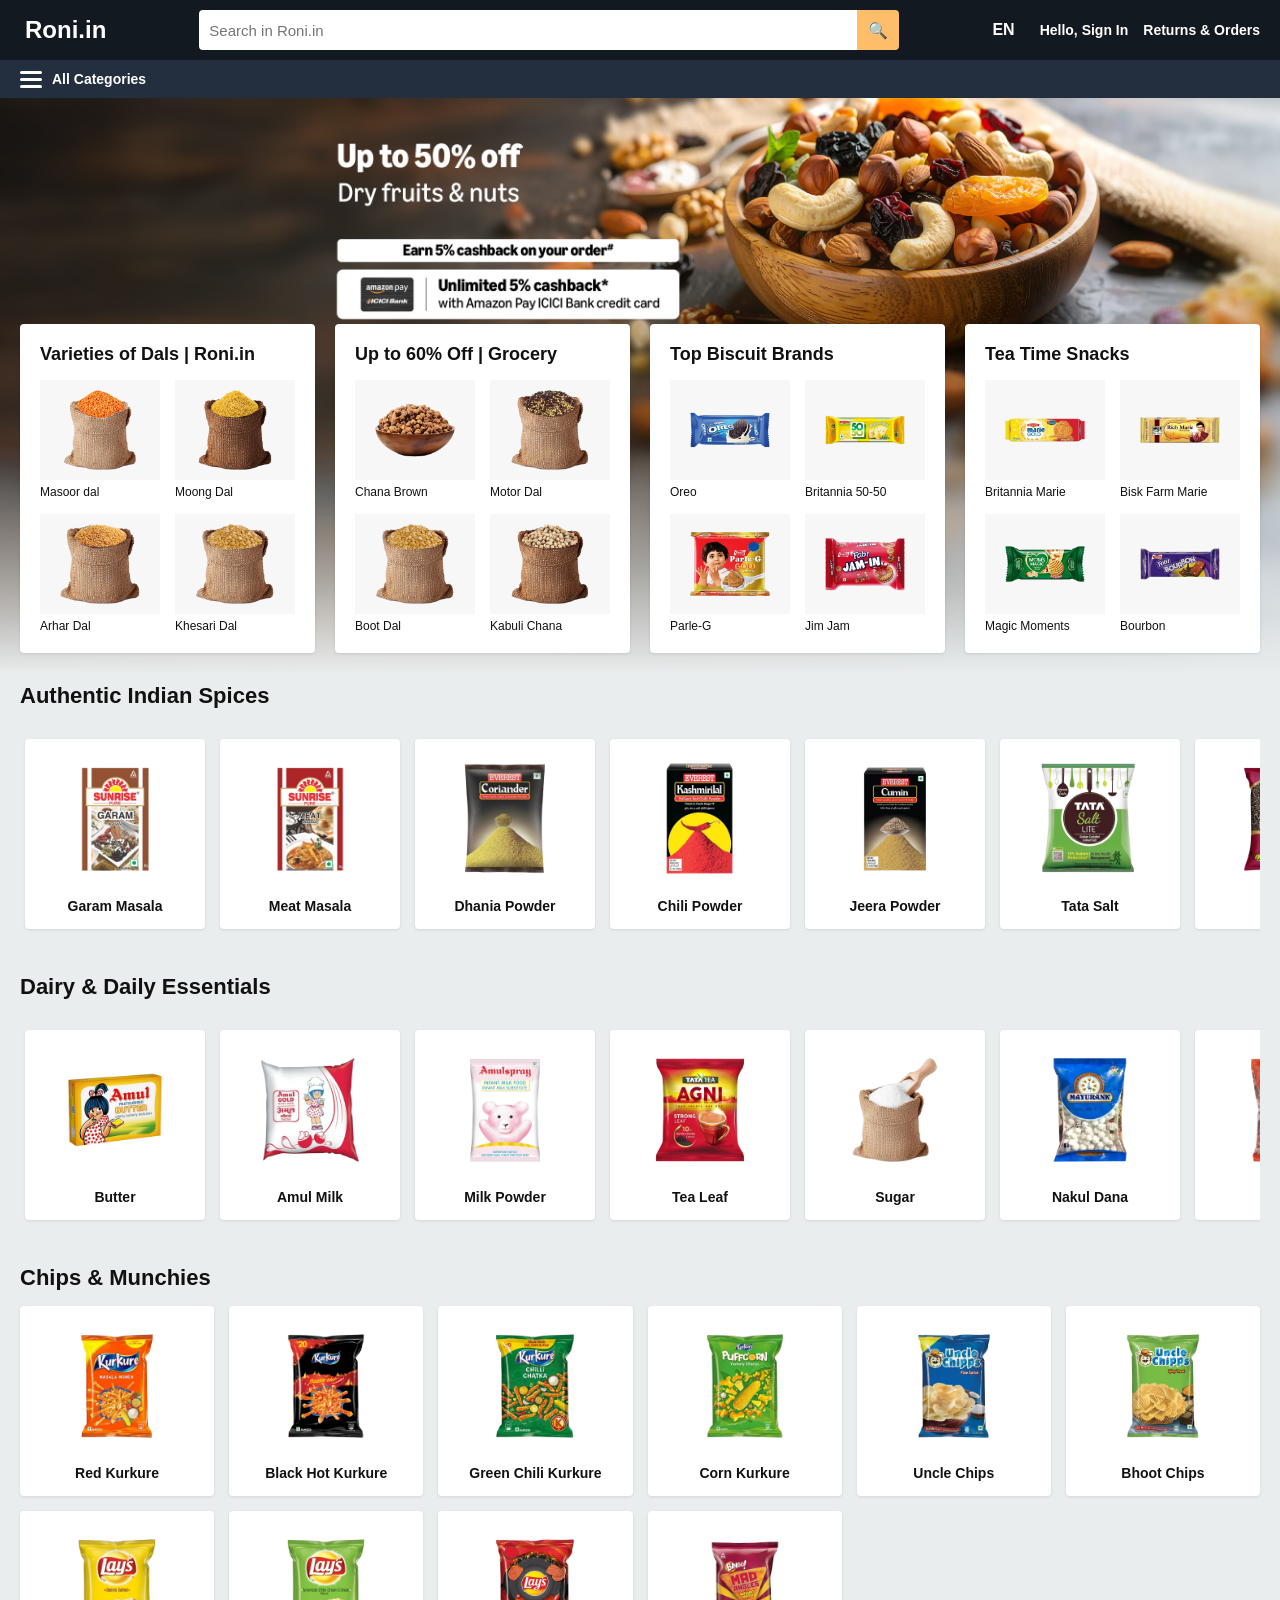
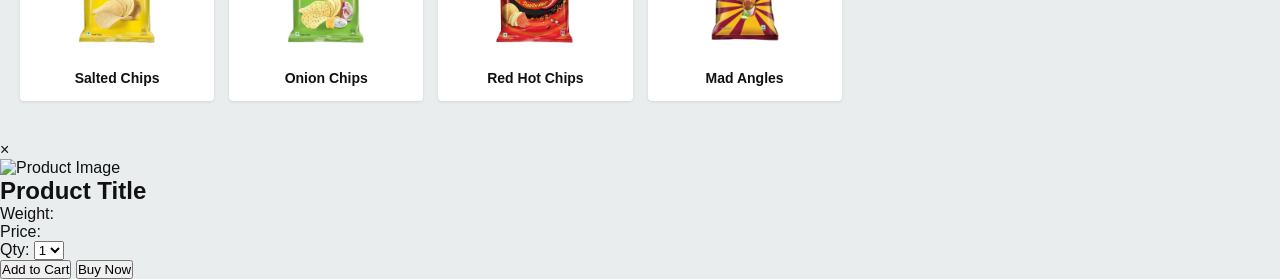
==== commit 2ca8ad24: "Update index.html" ====
--- a/index.html
+++ b/index.html
@@ -51,88 +51,124 @@
         <div class="banner"></div>
         
         <div class="content-wrapper">
+            
+            <div id="searchBlock" class="box search-result-box" style="display: none; margin-bottom: 25px; border: 2px solid #febd69;">
+                <h2 id="searchTitle">Search Results</h2>
+                <div class="grid" id="searchResultsContainer"></div>
+                <hr style="border: 0; border-top: 1px solid #ddd; margin-top: 20px;">
+            </div>
+
             <div class="picture-1">
                 <div class="box">
                     <h2>Varieties of Dals | Roni.in</h2>
                     <div class="grid">
-                        <div class="product"><img src="1st.webp"><p>Masoor dal</p></div>
-                        <div class="product"><img src="2nd.webp"><p>Moong Dal</p></div>
-                        <div class="product"><img src="3rd.webp"><p>Arhar Dal</p></div>
-                        <div class="product"><img src="4th.webp"><p>Khesari Dal</p></div>
+                        <div class="product" data-price="₹120" data-weight="1 KG"><img src="1st.webp"><p>Masoor dal</p></div>
+                        <div class="product" data-price="₹140" data-weight="1 KG"><img src="2nd.webp"><p>Moong Dal</p></div>
+                        <div class="product" data-price="₹160" data-weight="1 KG"><img src="3rd.webp"><p>Arhar Dal</p></div>
+                        <div class="product" data-price="₹90" data-weight="1 KG"><img src="4th.webp"><p>Khesari Dal</p></div>
                     </div>
                 </div>
 
                 <div class="box">
                     <h2>Up to 60% Off | Grocery</h2>
                     <div class="grid">
-                        <div class="product"><img src="5th.webp"><p>Chana Brown</p></div>
-                        <div class="product"><img src="6th.webp"><p>Motor Dal</p></div>
-                        <div class="product"><img src="7th.webp"><p>Boot Dal</p></div>
-                        <div class="product"><img src="8th.webp"><p>Kabuli Chana</p></div>
+                        <div class="product" data-price="₹110" data-weight="1 KG"><img src="5th.webp"><p>Chana Brown</p></div>
+                        <div class="product" data-price="₹95" data-weight="1 KG"><img src="6th.webp"><p>Motor Dal</p></div>
+                        <div class="product" data-price="₹130" data-weight="1 KG"><img src="7th.webp"><p>Boot Dal</p></div>
+                        <div class="product" data-price="₹180" data-weight="1 KG"><img src="8th.webp"><p>Kabuli Chana</p></div>
                     </div>
                 </div>
 
                 <div class="box">
                     <h2>Top Biscuit Brands</h2>
                     <div class="grid">
-                        <div class="product"><img src="9th.webp"><p>Oreo</p></div>
-                        <div class="product"><img src="10th.webp"><p>Britannia 50-50</p></div>
-                        <div class="product"><img src="11th.webp"><p>Parle-G</p></div>
-                        <div class="product"><img src="12th.webp"><p>Jim Jam</p></div>
+                        <div class="product" data-price="₹40" data-weight="120g"><img src="9th.webp"><p>Oreo</p></div>
+                        <div class="product" data-price="₹30" data-weight="200g"><img src="10th.webp"><p>Britannia 50-50</p></div>
+                        <div class="product" data-price="₹10" data-weight="150g"><img src="11th.webp"><p>Parle-G</p></div>
+                        <div class="product" data-price="₹35" data-weight="150g"><img src="12th.webp"><p>Jim Jam</p></div>
                     </div>
                 </div>
 
                 <div class="box">
                     <h2>Tea Time Snacks</h2>
                     <div class="grid">
-                        <div class="product"><img src="13th.webp"><p>Britannia Marie</p></div>
-                        <div class="product"><img src="14th.webp"><p>Bisk Farm Marie</p></div>
-                        <div class="product"><img src="15th.webp"><p>Magic Moments</p></div>
-                        <div class="product"><img src="16th.webp"><p>Bourbon</p></div>
+                        <div class="product" data-price="₹25" data-weight="250g"><img src="13th.webp"><p>Britannia Marie</p></div>
+                        <div class="product" data-price="₹22" data-weight="250g"><img src="14th.webp"><p>Bisk Farm Marie</p></div>
+                        <div class="product" data-price="₹60" data-weight="400g"><img src="15th.webp"><p>Magic Moments</p></div>
+                        <div class="product" data-price="₹30" data-weight="150g"><img src="16th.webp"><p>Bourbon</p></div>
                     </div>
                 </div>
             </div>
 
             <h2 class="section-title">Authentic Indian Spices</h2>
             <div class="picture-2 horizontal-scroll">
-                <div class="product-card-scroll"><img src="17th.webp"><p>Garam Masala</p></div>
-                <div class="product-card-scroll"><img src="18th.webp"><p>Meat Masala</p></div>
-                <div class="product-card-scroll"><img src="19th.webp"><p>Dhania Powder</p></div>
-                <div class="product-card-scroll"><img src="20th.webp"><p>Chili Powder</p></div>
-                <div class="product-card-scroll"><img src="21st.webp"><p>Jeera Powder</p></div>
-                <div class="product-card-scroll"><img src="22nd.webp"><p>Tata Salt</p></div>
-                <div class="product-card-scroll"><img src="23rd.webp"><p>Sorisa</p></div>
-                <div class="product-card-scroll"><img src="24th.webp"><p>Posto</p></div>
+                <div class="product-card-scroll" data-price="₹50" data-weight="100g"><img src="17th.webp"><p>Garam Masala</p></div>
+                <div class="product-card-scroll" data-price="₹55" data-weight="100g"><img src="18th.webp"><p>Meat Masala</p></div>
+                <div class="product-card-scroll" data-price="₹45" data-weight="200g"><img src="19th.webp"><p>Dhania Powder</p></div>
+                <div class="product-card-scroll" data-price="₹48" data-weight="200g"><img src="20th.webp"><p>Chili Powder</p></div>
+                <div class="product-card-scroll" data-price="₹52" data-weight="200g"><img src="21st.webp"><p>Jeera Powder</p></div>
+                <div class="product-card-scroll" data-price="₹28" data-weight="1 KG"><img src="22nd.webp"><p>Tata Salt</p></div>
+                <div class="product-card-scroll" data-price="₹40" data-weight="200g"><img src="23rd.webp"><p>Sorisa</p></div>
+                <div class="product-card-scroll" data-price="₹150" data-weight="100g"><img src="24th.webp"><p>Posto</p></div>
             </div>
 
             <h2 class="section-title">Dairy & Daily Essentials</h2>
             <div class="picture-3 horizontal-scroll">
-                <div class="product-card-scroll"><img src="25th.webp"><p>Butter</p></div>
-                <div class="product-card-scroll"><img src="26th.webp"><p>Amul Milk</p></div>
-                <div class="product-card-scroll"><img src="27th.webp"><p>Milk Powder</p></div>
-                <div class="product-card-scroll"><img src="28th.webp"><p>Tea Leaf</p></div>
-                <div class="product-card-scroll"><img src="29th.webp"><p>Sugar</p></div>
-                <div class="product-card-scroll"><img src="30th.webp"><p>Nakul Dana</p></div>
-                <div class="product-card-scroll"><img src="31st.webp"><p>Batasa</p></div>
-                <div class="product-card-scroll"><img src="32nd.webp"><p>Tal Mishri</p></div>
+                <div class="product-card-scroll" data-price="₹56" data-weight="100g"><img src="25th.webp"><p>Butter</p></div>
+                <div class="product-card-scroll" data-price="₹27" data-weight="500ml"><img src="26th.webp"><p>Amul Milk</p></div>
+                <div class="product-card-scroll" data-price="₹360" data-weight="1 KG"><img src="27th.webp"><p>Milk Powder</p></div>
+                <div class="product-card-scroll" data-price="₹140" data-weight="250g"><img src="28th.webp"><p>Tea Leaf</p></div>
+                <div class="product-card-scroll" data-price="₹45" data-weight="1 KG"><img src="29th.webp"><p>Sugar</p></div>
+                <div class="product-card-scroll" data-price="₹30" data-weight="200g"><img src="30th.webp"><p>Nakul Dana</p></div>
+                <div class="product-card-scroll" data-price="₹35" data-weight="200g"><img src="31st.webp"><p>Batasa</p></div>
+                <div class="product-card-scroll" data-price="₹80" data-weight="250g"><img src="32nd.webp"><p>Tal Mishri</p></div>
             </div>
 
             <h2 class="section-title">Chips & Munchies</h2>
             <div class="picture-4 dynamic-grid">
-                <div class="grid-item"><img src="33rd.webp"><p>Red Kurkure</p></div>
-                <div class="grid-item"><img src="34th.webp"><p>Black Hot Kurkure</p></div>
-                <div class="grid-item"><img src="35th.webp"><p>Green Chili Kurkure</p></div>
-                <div class="grid-item"><img src="36th.webp"><p>Corn Kurkure</p></div>
-                <div class="grid-item"><img src="37th.webp"><p>Uncle Chips</p></div>
-                <div class="grid-item"><img src="38th.webp"><p>Bhoot Chips</p></div>
-                <div class="grid-item"><img src="40th.webp"><p>Salted Chips</p></div>
-                <div class="grid-item"><img src="41st.webp"><p>Onion Chips</p></div>
-                <div class="grid-item"><img src="42nd.webp"><p>Red Hot Chips</p></div>
-                <div class="grid-item"><img src="43rd.webp"><p>Mad Angles</p></div>
+                <div class="grid-item" data-price="₹20" data-weight="90g"><img src="33rd.webp"><p>Red Kurkure</p></div>
+                <div class="grid-item" data-price="₹20" data-weight="90g"><img src="34th.webp"><p>Black Hot Kurkure</p></div>
+                <div class="grid-item" data-price="₹20" data-weight="90g"><img src="35th.webp"><p>Green Chili Kurkure</p></div>
+                <div class="grid-item" data-price="₹10" data-weight="40g"><img src="36th.webp"><p>Corn Kurkure</p></div>
+                <div class="grid-item" data-price="₹20" data-weight="85g"><img src="37th.webp"><p>Uncle Chips</p></div>
+                <div class="grid-item" data-price="₹10" data-weight="35g"><img src="38th.webp"><p>Bhoot Chips</p></div>
+                <div class="grid-item" data-price="₹20" data-weight="90g"><img src="40th.webp"><p>Salted Chips</p></div>
+                <div class="grid-item" data-price="₹20" data-weight="90g"><img src="41st.webp"><p>Onion Chips</p></div>
+                <div class="grid-item" data-price="₹20" data-weight="90g"><img src="42nd.webp"><p>Red Hot Chips</p></div>
+                <div class="grid-item" data-price="₹30" data-weight="120g"><img src="43rd.webp"><p>Mad Angles</p></div>
             </div>
         </div>
     </main>
 
+    <div id="productModal" class="modal">
+        <div class="modal-content">
+            <span class="close-btn">&times;</span>
+            <div class="modal-body">
+                <div class="modal-left">
+                    <img id="modalProductImg" src="" alt="Product Image">
+                </div>
+                <div class="modal-right">
+                    <h2 id="modalProductName">Product Title</h2>
+                    <p class="modal-weight">Weight: <span id="modalProductWeight"></span></p>
+                    <p class="modal-price">Price: <span id="modalProductPrice"></span></p>
+                    
+                    <div class="quantity-selector">
+                        <label for="prodQty">Qty: </label>
+                        <select id="prodQty">
+                            <option value="1">1</option>
+                            <option value="2">2</option>
+                            <option value="3">3</option>
+                            <option value="4">4</option>
+                        </select>
+                    </div>
+                    
+                    <button class="add-to-cart-btn">Add to Cart</button>
+                    <button class="buy-now-btn">Buy Now</button>
+                </div>
+            </div>
+        </div>
+    </div>
+
     <script src="script.js"></script>
 </body>
 </html>
--- a/style.css
+++ b/style.css
@@ -24,16 +24,15 @@
     height: 60px;
     gap: 15px;
 }
-.brand-logo svg {
-    margin-top: 5px;
-    border-radius: 10px;
-    width: 150px;
-    height: 40px;
-    background-color: #fff;
+.brand-logo{
+    margin: 5px;
+    text-decoration: none;
+    color: #fff;
+    font-size: 24px;
+    font-weight: bold;
 }
 .brand-logo:hover {
     padding: 2px;
-    background-color: #f3f3f3;
     transition: background-color 0.6s ease, padding 0.3s ease;
 }
 .search-container {
@@ -200,7 +199,7 @@
     font-size: 12px;
     margin-top: 5px;
 }
-.horizontal-scroll {
+.horizontal-scroll{
     display: flex;
     gap: 15px;
     overflow-x: auto;
@@ -223,7 +222,7 @@
     height: 130px;
     object-fit: contain;
 }
-.product-card-scroll p {
+.product-card-scroll p{
     font-size: 14px;
     margin-top: 10px;
     font-weight: bold;
@@ -297,7 +296,7 @@
         background-color: #f3f3f3;
     }  
     .banner {
-        height: 50vw;
+        height: 60vw;
     }
     .content-wrapper {
         margin-top: -30px;
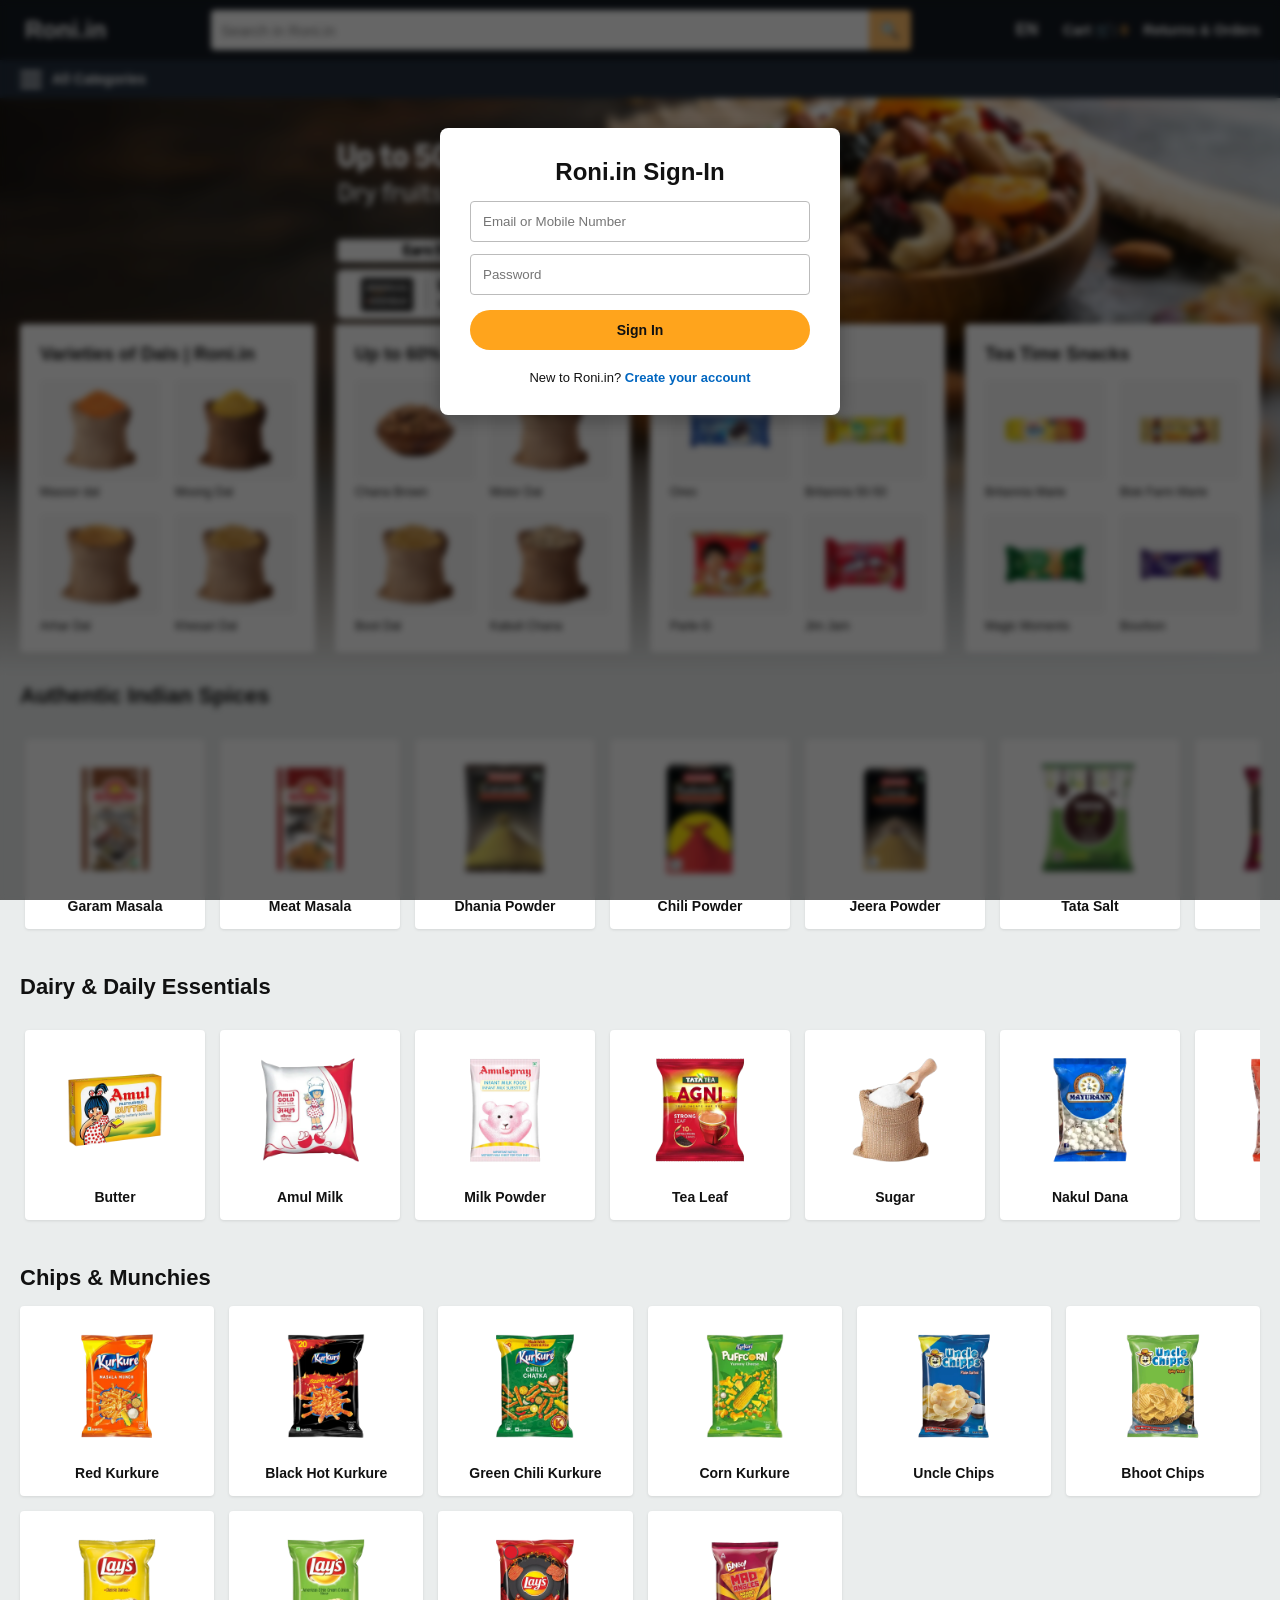
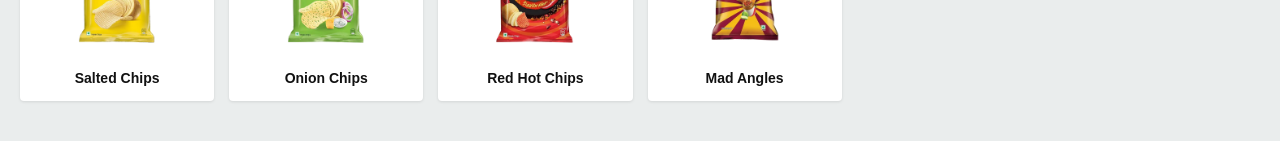
==== commit 95e83750: "Update index.html" ====
--- a/index.html
+++ b/index.html
@@ -7,6 +7,39 @@
     <link rel="stylesheet" href="style.css">
 </head>
 <body>
+
+    <div id="authModal" class="modal" style="display: block;">
+        <div class="modal-content" style="max-width: 400px; padding: 30px;">
+            <div id="loginSection">
+                <h2 style="margin-bottom: 15px; text-align: center;">Roni.in Sign-In</h2>
+                <div style="display: flex; flex-direction: column; gap: 12px; margin-bottom: 15px;">
+                    <input type="text" id="loginEmailPhone" placeholder="Email or Mobile Number" style="padding: 12px; border: 1px solid #bbb; border-radius: 4px;">
+                    <input type="password" id="loginPassword" placeholder="Password" style="padding: 12px; border: 1px solid #bbb; border-radius: 4px;">
+                </div>
+                <button id="loginSubmitBtn" class="buy-now-btn" style="width: 100%; padding: 12px;">Sign In</button>
+                <p style="font-size: 13px; text-align: center; margin-top: 20px;">
+                    New to Roni.in? <a href="#" id="showSignupLink" style="color: #0066c0; text-decoration: none; font-weight: bold;">Create your account</a>
+                </p>
+            </div>
+
+            <div id="signupSection" style="display: none;">
+                <h2 style="margin-bottom: 15px; text-align: center;">Create Account</h2>
+                <div style="display: flex; flex-direction: column; gap: 12px; margin-bottom: 15px;">
+                    <input type="text" id="signupName" placeholder="Your Name" style="padding: 12px; border: 1px solid #bbb; border-radius: 4px;">
+                    <input type="email" id="signupEmail" placeholder="Email Address" style="padding: 12px; border: 1px solid #bbb; border-radius: 4px;">
+                    <input type="text" id="signupPhone" placeholder="Mobile Number" style="padding: 12px; border: 1px solid #bbb; border-radius: 4px;">
+                    <input type="password" id="signupPassword" placeholder="Password" style="padding: 12px; border: 1px solid #bbb; border-radius: 4px;">
+                </div>
+                <button id="signupSubmitBtn" class="add-to-cart-btn" style="width: 100%; padding: 12px; background-color: #f0c14b;">Verify Details</button>
+                <p style="font-size: 13px; text-align: center; margin-top: 20px;">
+                    Already have an account? <a href="#" id="showLoginLink" style="color: #0066c0; text-decoration: none; font-weight: bold;">Sign In</a>
+                </p>
+            </div>
+            
+            <p id="authMessage" style="color: red; font-size: 13px; margin-top: 15px; text-align: center; display: none;"></p>
+        </div>
+    </div>
+
     <header class="header">
         <div class="navbar-1">
             <a class="brand-logo" href="index.html">Roni.in</a>
@@ -14,29 +47,23 @@
                 <input type="text" id="searchBar" class="search" placeholder="Search in Roni.in">
                 <button class="search-btn">🔍</button>
             </div>
-            
             <div class="nav-right">
                 <div class="lang-logo">
-                    <span>EN</span>
+                    <span id="current-lang">EN</span>
                     <div class="drop-down">
-                        <ul>
-                            <li>English</li>
-                            <li>Hindi</li>
-                            <li>Bengali</li>
-                            <li>Tamil</li>
-                            <li>Telugu</li>
-                            <li>Bhojpuri</li>
+                        <ul id="lang-list">
+                            <li data-lang="en">English</li>
+                            <li data-lang="hi">Hindi</li>
+                            <li data-lang="bn">Bengali</li>
                         </ul>
                     </div>
                 </div>
-                
                 <div class="hyper">
-                    <a href="hello.html" target="_blank" class="nav-link">Hello, Sign In</a>
+                    <a href="cart.html" class="nav-link" id="cart-counter">Cart 🛒: <span id="cartCount" style="color: #f3a847;">0</span></a>
                     <a href="index.html" class="nav-link">Returns & Orders</a>
                 </div>
             </div>
         </div>
-        
         <div class="navbar-2">
             <button class="menu-btn" id="menu-btn">
                 <span></span>
@@ -48,94 +75,89 @@
     </header>
 
     <main class="main">
-        <div class="banner"></div>
-        
-        <div class="content-wrapper">
-            
+        <div class="banner"></div>   
+        <div class="content-wrapper">         
             <div id="searchBlock" class="box search-result-box" style="display: none; margin-bottom: 25px; border: 2px solid #febd69;">
                 <h2 id="searchTitle">Search Results</h2>
                 <div class="grid" id="searchResultsContainer"></div>
                 <hr style="border: 0; border-top: 1px solid #ddd; margin-top: 20px;">
             </div>
-
+            
             <div class="picture-1">
                 <div class="box">
                     <h2>Varieties of Dals | Roni.in</h2>
                     <div class="grid">
-                        <div class="product" data-price="₹120" data-weight="1 KG"><img src="1st.webp"><p>Masoor dal</p></div>
-                        <div class="product" data-price="₹140" data-weight="1 KG"><img src="2nd.webp"><p>Moong Dal</p></div>
-                        <div class="product" data-price="₹160" data-weight="1 KG"><img src="3rd.webp"><p>Arhar Dal</p></div>
-                        <div class="product" data-price="₹90" data-weight="1 KG"><img src="4th.webp"><p>Khesari Dal</p></div>
+                        <div class="product" data-price="160" data-weight="1 KG"><img src="1st.webp"><p>Masoor dal</p></div>
+                        <div class="product" data-price="150" data-weight="1 KG"><img src="2nd.webp"><p>Moong Dal</p></div>
+                        <div class="product" data-price="140" data-weight="1 KG"><img src="3rd.webp"><p>Arhar Dal</p></div>
+                        <div class="product" data-price="150" data-weight="1 KG"><img src="4th.webp"><p>Khesari Dal</p></div>
                     </div>
                 </div>
-
                 <div class="box">
                     <h2>Up to 60% Off | Grocery</h2>
                     <div class="grid">
-                        <div class="product" data-price="₹110" data-weight="1 KG"><img src="5th.webp"><p>Chana Brown</p></div>
-                        <div class="product" data-price="₹95" data-weight="1 KG"><img src="6th.webp"><p>Motor Dal</p></div>
-                        <div class="product" data-price="₹130" data-weight="1 KG"><img src="7th.webp"><p>Boot Dal</p></div>
-                        <div class="product" data-price="₹180" data-weight="1 KG"><img src="8th.webp"><p>Kabuli Chana</p></div>
+                        <div class="product" data-price="110" data-weight="1 KG"><img src="5th.webp"><p>Chana Brown</p></div>
+                        <div class="product" data-price="95" data-weight="1 KG"><img src="6th.webp"><p>Motor Dal</p></div>
+                        <div class="product" data-price="130" data-weight="1 KG"><img src="7th.webp"><p>Boot Dal</p></div>
+                        <div class="product" data-price="180" data-weight="1 KG"><img src="8th.webp"><p>Kabuli Chana</p></div>
                     </div>
                 </div>
-
                 <div class="box">
                     <h2>Top Biscuit Brands</h2>
                     <div class="grid">
-                        <div class="product" data-price="₹40" data-weight="120g"><img src="9th.webp"><p>Oreo</p></div>
-                        <div class="product" data-price="₹30" data-weight="200g"><img src="10th.webp"><p>Britannia 50-50</p></div>
-                        <div class="product" data-price="₹10" data-weight="150g"><img src="11th.webp"><p>Parle-G</p></div>
-                        <div class="product" data-price="₹35" data-weight="150g"><img src="12th.webp"><p>Jim Jam</p></div>
+                        <div class="product" data-price="40" data-weight="120g"><img src="9th.webp"><p>Oreo</p></div>
+                        <div class="product" data-price="30" data-weight="200g"><img src="10th.webp"><p>Britannia 50-50</p></div>
+                        <div class="product" data-price="10" data-weight="150g"><img src="11th.webp"><p>Parle-G</p></div>
+                        <div class="product" data-price="35" data-weight="150g"><img src="12th.webp"><p>Jim Jam</p></div>
                     </div>
                 </div>
-
                 <div class="box">
                     <h2>Tea Time Snacks</h2>
                     <div class="grid">
-                        <div class="product" data-price="₹25" data-weight="250g"><img src="13th.webp"><p>Britannia Marie</p></div>
-                        <div class="product" data-price="₹22" data-weight="250g"><img src="14th.webp"><p>Bisk Farm Marie</p></div>
-                        <div class="product" data-price="₹60" data-weight="400g"><img src="15th.webp"><p>Magic Moments</p></div>
-                        <div class="product" data-price="₹30" data-weight="150g"><img src="16th.webp"><p>Bourbon</p></div>
+                        <div class="product" data-price="25" data-weight="250g"><img src="13th.webp"><p>Britannia Marie</p></div>
+                        <div class="product" data-price="22" data-weight="250g"><img src="14th.webp"><p>Bisk Farm Marie</p></div>
+                        <div class="product" data-price="60" data-weight="400g"><img src="15th.webp"><p>Magic Moments</p></div>
+                        <div class="product" data-price="30" data-weight="150g"><img src="16th.webp"><p>Bourbon</p></div>
                     </div>
                 </div>
             </div>
-
+            
             <h2 class="section-title">Authentic Indian Spices</h2>
             <div class="picture-2 horizontal-scroll">
-                <div class="product-card-scroll" data-price="₹50" data-weight="100g"><img src="17th.webp"><p>Garam Masala</p></div>
-                <div class="product-card-scroll" data-price="₹55" data-weight="100g"><img src="18th.webp"><p>Meat Masala</p></div>
-                <div class="product-card-scroll" data-price="₹45" data-weight="200g"><img src="19th.webp"><p>Dhania Powder</p></div>
-                <div class="product-card-scroll" data-price="₹48" data-weight="200g"><img src="20th.webp"><p>Chili Powder</p></div>
-                <div class="product-card-scroll" data-price="₹52" data-weight="200g"><img src="21st.webp"><p>Jeera Powder</p></div>
-                <div class="product-card-scroll" data-price="₹28" data-weight="1 KG"><img src="22nd.webp"><p>Tata Salt</p></div>
-                <div class="product-card-scroll" data-price="₹40" data-weight="200g"><img src="23rd.webp"><p>Sorisa</p></div>
-                <div class="product-card-scroll" data-price="₹150" data-weight="100g"><img src="24th.webp"><p>Posto</p></div>
+                <div class="product-card-scroll" data-price="50" data-weight="100g"><img src="17th.webp"><p>Garam Masala</p></div>
+                <div class="product-card-scroll" data-price="55" data-weight="100g"><img src="18th.webp"><p>Meat Masala</p></div>
+                <div class="product-card-scroll" data-price="45" data-weight="200g"><img src="19th.webp"><p>Dhania Powder</p></div>
+                <div class="product-card-scroll" data-price="48" data-weight="200g"><img src="20th.webp"><p>Chili Powder</p></div>
+                <div class="product-card-scroll" data-price="52" data-weight="200g"><img src="21st.webp"><p>Jeera Powder</p></div>
+                <div class="product-card-scroll" data-price="28" data-weight="1 KG"><img src="22nd.webp"><p>Tata Salt</p></div>
+                <div class="product-card-scroll" data-price="40" data-weight="200g"><img src="23rd.webp"><p>Sorisa</p></div>
+                <div class="product-card-scroll" data-price="150" data-weight="100g"><img src="24th.webp"><p>Posto</p></div>
             </div>
-
+            
             <h2 class="section-title">Dairy & Daily Essentials</h2>
             <div class="picture-3 horizontal-scroll">
-                <div class="product-card-scroll" data-price="₹56" data-weight="100g"><img src="25th.webp"><p>Butter</p></div>
-                <div class="product-card-scroll" data-price="₹27" data-weight="500ml"><img src="26th.webp"><p>Amul Milk</p></div>
-                <div class="product-card-scroll" data-price="₹360" data-weight="1 KG"><img src="27th.webp"><p>Milk Powder</p></div>
-                <div class="product-card-scroll" data-price="₹140" data-weight="250g"><img src="28th.webp"><p>Tea Leaf</p></div>
-                <div class="product-card-scroll" data-price="₹45" data-weight="1 KG"><img src="29th.webp"><p>Sugar</p></div>
-                <div class="product-card-scroll" data-price="₹30" data-weight="200g"><img src="30th.webp"><p>Nakul Dana</p></div>
-                <div class="product-card-scroll" data-price="₹35" data-weight="200g"><img src="31st.webp"><p>Batasa</p></div>
-                <div class="product-card-scroll" data-price="₹80" data-weight="250g"><img src="32nd.webp"><p>Tal Mishri</p></div>
+                <div class="product-card-scroll" data-price="56" data-weight="100g"><img src="25th.webp"><p>Butter</p></div>
+                <div class="product-card-scroll" data-price="27" data-weight="500ml"><img src="26th.webp"><p>Amul Milk</p></div>
+                <div class="product-card-scroll" data-price="360" data-weight="1 KG"><img src="27th.webp"><p>Milk Powder</p></div>
+                <div class="product-card-scroll" data-price="140" data-weight="250g"><img src="28th.webp"><p>Tea Leaf</p></div>
+                <div class="product-card-scroll" data-price="45" data-weight="1 KG"><img src="29th.webp"><p>Sugar</p></div>
+                <div class="product-card-scroll" data-price="30" data-weight="200g"><img src="30th.webp"><p>Nakul Dana</p></div>
+                <div class="product-card-scroll" data-price="35" data-weight="200g"><img src="31st.webp"><p>Batasa</p></div>
+                <div class="product-card-scroll" data-price="80" data-weight="250g"><img src="32nd.webp"><p>Tal Mishri</p></div>
             </div>
-
+            
             <h2 class="section-title">Chips & Munchies</h2>
             <div class="picture-4 dynamic-grid">
-                <div class="grid-item" data-price="₹20" data-weight="90g"><img src="33rd.webp"><p>Red Kurkure</p></div>
-                <div class="grid-item" data-price="₹20" data-weight="90g"><img src="34th.webp"><p>Black Hot Kurkure</p></div>
-                <div class="grid-item" data-price="₹20" data-weight="90g"><img src="35th.webp"><p>Green Chili Kurkure</p></div>
-                <div class="grid-item" data-price="₹10" data-weight="40g"><img src="36th.webp"><p>Corn Kurkure</p></div>
-                <div class="grid-item" data-price="₹20" data-weight="85g"><img src="37th.webp"><p>Uncle Chips</p></div>
-                <div class="grid-item" data-price="₹10" data-weight="35g"><img src="38th.webp"><p>Bhoot Chips</p></div>
-                <div class="grid-item" data-price="₹20" data-weight="90g"><img src="40th.webp"><p>Salted Chips</p></div>
-                <div class="grid-item" data-price="₹20" data-weight="90g"><img src="41st.webp"><p>Onion Chips</p></div>
-                <div class="grid-item" data-price="₹20" data-weight="90g"><img src="42nd.webp"><p>Red Hot Chips</p></div>
-                <div class="grid-item" data-price="₹30" data-weight="120g"><img src="43rd.webp"><p>Mad Angles</p></div>
+                <div class="grid-item" data-price="20" data-weight="90g"><img src="33rd.webp"><p>Red Kurkure</p></div>
+                <div class="grid-item" data-price="20" data-weight="90g"><img src="34th.webp"><p>Black Hot Kurkure</p></div>
+                <div class="grid-item" data-price="20" data-weight="90g"><img src="35th.webp"><p>Green Chili Kurkure</p></div>
+                <div class="grid-item" data-price="10" data-weight="40g"><img src="36th.webp"><p>Corn Kurkure</p></div>
+                <div class="grid-item" data-price="20" data-weight="85g"><img src="37th.webp"><p>Uncle Chips</p></div>
+                <div class="grid-item" data-price="10" data-weight="35g"><img src="38th.webp"><p>Bhoot Chips</p></div>
+                <div class="grid-item" data-price="20" data-weight="90g"><img src="40th.webp"><p>Salted Chips</p></div>
+                <div class="grid-item" data-price="20" data-weight="90g"><img src="41st.webp"><p>Onion Chips</p></div>
+                <div class="grid-item" data-price="20" data-weight="90g"><img src="42nd.webp"><p>Red Hot Chips</p></div>
+                <div class="grid-item" data-price="30" data-weight="120g"><img src="43rd.webp"><p>Mad Angles</p></div>
             </div>
         </div>
     </main>
@@ -151,7 +173,6 @@
                     <h2 id="modalProductName">Product Title</h2>
                     <p class="modal-weight">Weight: <span id="modalProductWeight"></span></p>
                     <p class="modal-price">Price: <span id="modalProductPrice"></span></p>
-                    
                     <div class="quantity-selector">
                         <label for="prodQty">Qty: </label>
                         <select id="prodQty">
@@ -160,8 +181,7 @@
                             <option value="3">3</option>
                             <option value="4">4</option>
                         </select>
-                    </div>
-                    
+                    </div>                  
                     <button class="add-to-cart-btn">Add to Cart</button>
                     <button class="buy-now-btn">Buy Now</button>
                 </div>
--- a/style.css
+++ b/style.css
@@ -248,6 +248,127 @@
     font-size: 14px;
     margin-top: 10px;
     font-weight: bold;
+}
+.modal {
+    display: none; 
+    position: fixed; 
+    z-index: 5000; 
+    left: 0;
+    top: 0;
+    width: 100%; 
+    height: 100%; 
+    overflow: auto; 
+    background-color: rgba(0,0,0,0.6); 
+    backdrop-filter: blur(3px);
+}
+.modal-content {
+    background-color: #fff;
+    margin: 10% auto; 
+    padding: 25px;
+    border-radius: 8px;
+    width: 90%;
+    max-width: 650px;
+    box-shadow: 0 5px 20px rgba(0,0,0,0.3);
+    position: relative;
+    animation: slideDown 0.3s ease-out;
+}
+@keyframes slideDown {
+    from { transform: translateY(-50px); opacity: 0; }
+    to { transform: translateY(0); opacity: 1; }
+}
+.close-btn {
+    color: #aaa;
+    position: absolute;
+    top: 15px;
+    right: 20px;
+    font-size: 30px;
+    font-weight: bold;
+    cursor: pointer;
+}
+.close-btn:hover {
+    color: #111;
+}
+.modal-body {
+    display: flex;
+    gap: 30px;
+    align-items: center;
+    margin-top: 10px;
+}
+.modal-left {
+    flex: 1;
+    text-align: center;
+    background: #f7f7f7;
+    padding: 15px;
+    border-radius: 6px;
+}
+.modal-left img {
+    max-width: 100%;
+    max-height: 220px;
+    object-fit: contain;
+}
+.modal-right {
+    flex: 1.2;
+    display: flex;
+    flex-direction: column;
+    gap: 12px;
+}
+.modal-right h2 {
+    font-size: 24px;
+    color: #111;
+}
+.modal-weight {
+    font-size: 15px;
+    color: #555;
+}
+.modal-price {
+    font-size: 22px;
+    font-weight: bold;
+    color: #B12704; /* Amazon Red-Orange Price Color */
+}
+.quantity-selector {
+    margin: 5px 0;
+    font-size: 15px;
+}
+.quantity-selector select {
+    padding: 4px 8px;
+    border-radius: 4px;
+    border: 1px solid #bbb;
+}
+.add-to-cart-btn, .buy-now-btn {
+    padding: 12px;
+    border: none;
+    border-radius: 20px;
+    font-size: 14px;
+    font-weight: bold;
+    cursor: pointer;
+    transition: background 0.2s;
+}
+.add-to-cart-btn {
+    background-color: #ffd814;
+    color: #111;
+}
+.add-to-cart-btn:hover {
+    background-color: #f7ca00;
+}
+.buy-now-btn {
+    background-color: #ffa41c;
+    color: #111;
+}
+.buy-now-btn:hover {
+    background-color: #fa8900;
+}
+@media (max-width: 600px) {
+    .modal-body {
+        grid-template-columns: repeat(auto fit,minmax(100px, 1fr));
+        gap: 15px;
+    }
+    .modal-content {
+        margin: 20% auto;
+        padding: 15px;
+    }
+    .modal-right h2 {
+        font-size: 20px;
+    }
 }
 @media (max-width: 1024px) {
     .content-wrapper {
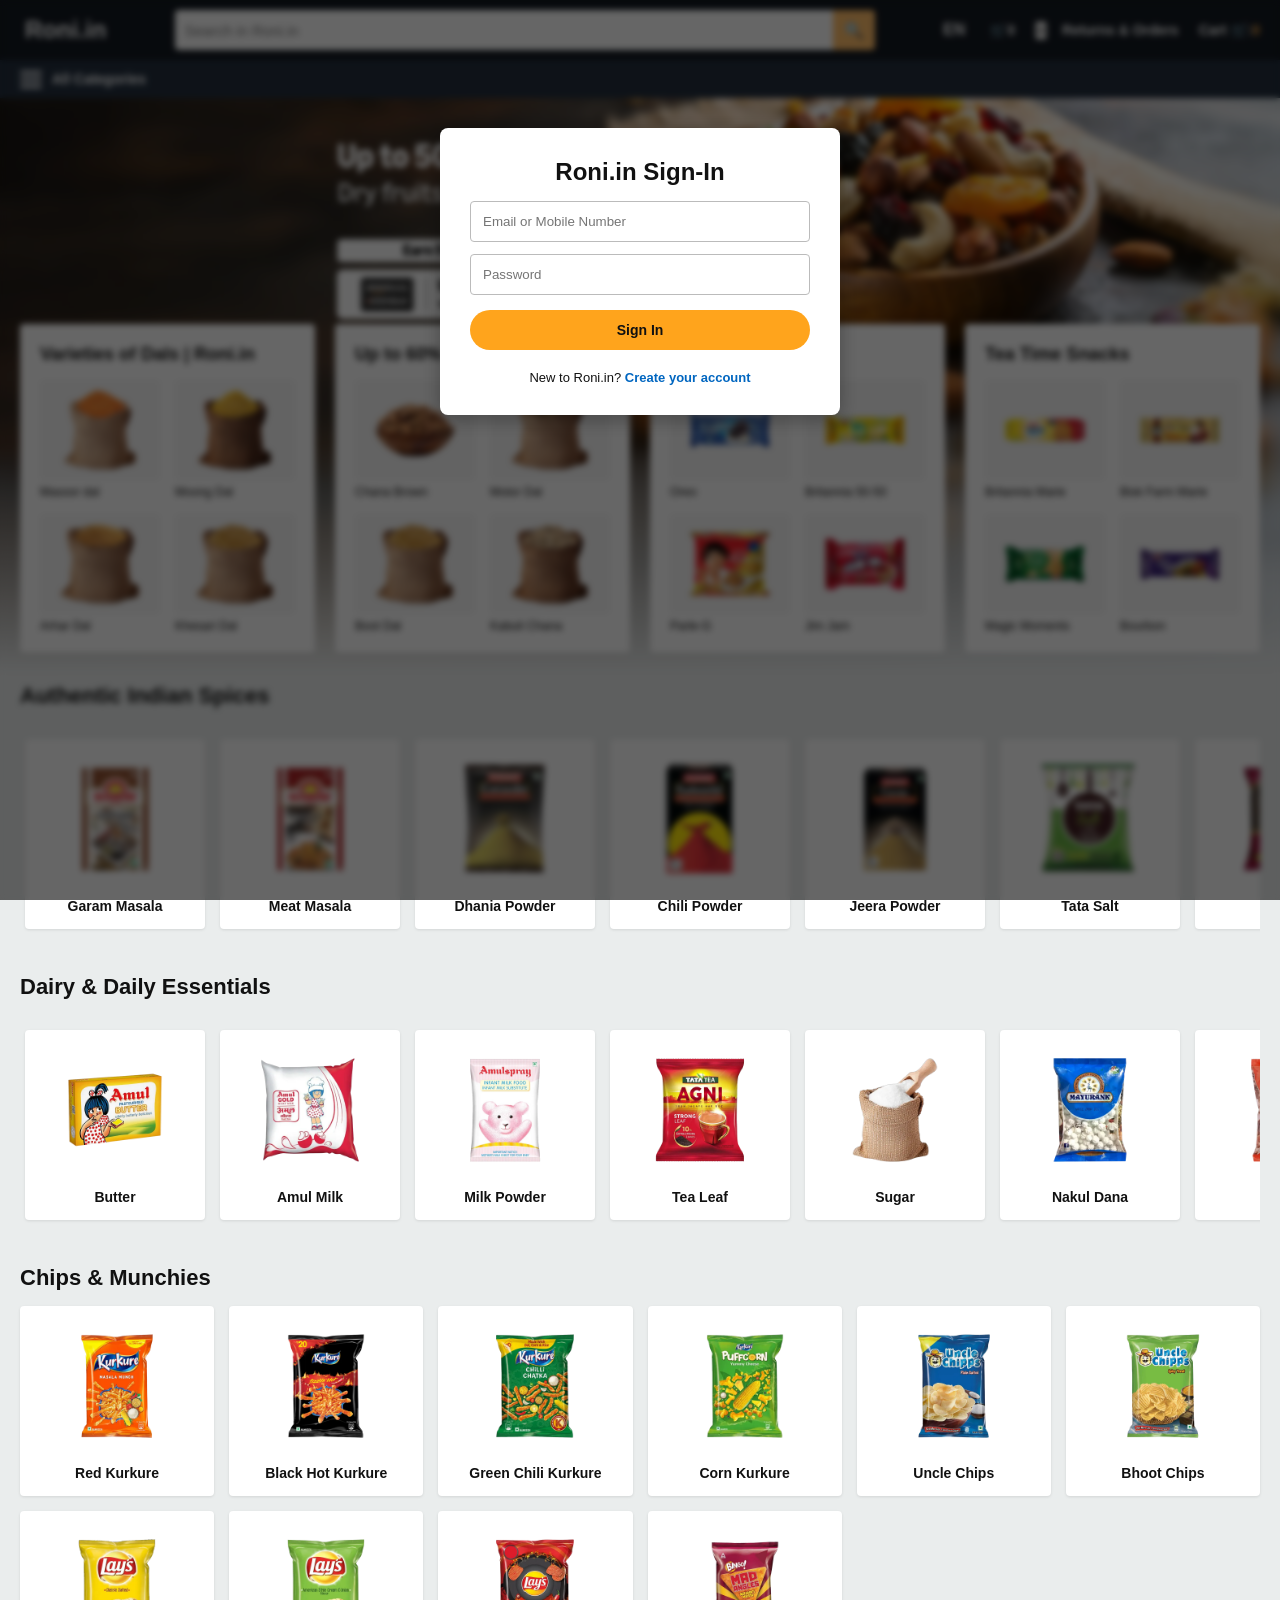
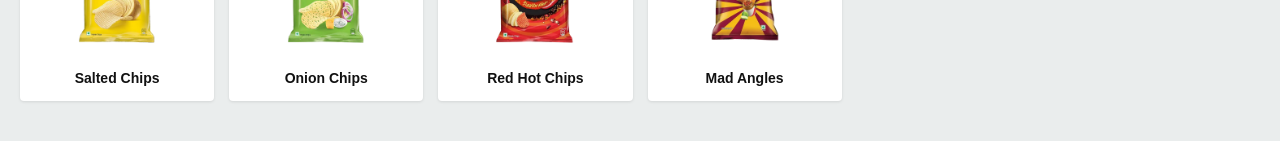
==== commit bb17d129: "Update index.html" ====
--- a/index.html
+++ b/index.html
@@ -7,7 +7,6 @@
     <link rel="stylesheet" href="style.css">
 </head>
 <body>
-
     <div id="authModal" class="modal" style="display: block;">
         <div class="modal-content" style="max-width: 400px; padding: 30px;">
             <div id="loginSection">
@@ -21,7 +20,6 @@
                     New to Roni.in? <a href="#" id="showSignupLink" style="color: #0066c0; text-decoration: none; font-weight: bold;">Create your account</a>
                 </p>
             </div>
-
             <div id="signupSection" style="display: none;">
                 <h2 style="margin-bottom: 15px; text-align: center;">Create Account</h2>
                 <div style="display: flex; flex-direction: column; gap: 12px; margin-bottom: 15px;">
@@ -34,8 +32,7 @@
                 <p style="font-size: 13px; text-align: center; margin-top: 20px;">
                     Already have an account? <a href="#" id="showLoginLink" style="color: #0066c0; text-decoration: none; font-weight: bold;">Sign In</a>
                 </p>
-            </div>
-            
+            </div>         
             <p id="authMessage" style="color: red; font-size: 13px; margin-top: 15px; text-align: center; display: none;"></p>
         </div>
     </div>
@@ -58,10 +55,12 @@
                         </ul>
                     </div>
                 </div>
-                <div class="hyper">
-                    <a href="cart.html" class="nav-link" id="cart-counter">Cart 🛒: <span id="cartCount" style="color: #f3a847;">0</span></a>
+                <a href="cart.html" class="nav-link mobile-cart-link">🛒<span class="cartCount">0</span></a>
+                <div class="hyper" id="sidebarMenu">
+                    <button class="close-sidebar" id="closeSidebarBtn">&times;</button>
                     <a href="index.html" class="nav-link">Returns & Orders</a>
                 </div>
+                <a href="cart.html" class="nav-link main-cart-link">Cart 🛒:<span class="cartCount" style="color: #f3a847;">0</span></a>
             </div>
         </div>
         <div class="navbar-2">
--- a/style.css
+++ b/style.css
@@ -100,6 +100,7 @@
 }
 .hyper {
     display: flex;
+    align-items: center;
     gap: 15px;
 }
 .nav-link {
@@ -323,7 +324,7 @@
 .modal-price {
     font-size: 22px;
     font-weight: bold;
-    color: #B12704; /* Amazon Red-Orange Price Color */
+    color: #B12704;
 }
 .quantity-selector {
     margin: 5px 0;
@@ -357,6 +358,10 @@
 .buy-now-btn:hover {
     background-color: #fa8900;
 }
+
+/* ========================================== */
+/* RESPONSIVE MEDIA QUERIES */
+/* ========================================== */
 @media (max-width: 600px) {
     .modal-body {
         grid-template-columns: repeat(auto fit,minmax(100px, 1fr));
@@ -447,3 +452,57 @@
         grid-template-columns: repeat(2, 1fr);
     }
 }
+
+.goog-te-banner-frame { display: none !important;}
+ body { top: 0px !important; }
+.goog-logo-link { display: none !important;}
+.goog-te-gadget { color: transparent !important;}
+
+/* Cart Page Specific Layout */
+.cart-item {
+    display: flex;
+    gap: 20px;
+    padding: 20px 0;
+    border-bottom: 1px solid #e7e7e7;
+    align-items: center;
+}
+.cart-item-img {
+    width: 100px;
+    height: 100px;
+    object-fit: contain;
+    background: #f7f7f7;
+    border-radius: 4px;
+}
+.cart-item-details {
+    flex: 1;
+    display: flex;
+    flex-direction: column;
+    gap: 6px;
+}
+.cart-item-title {
+    font-size: 18px;
+    font-weight: bold;
+    color: #0066c0;
+}
+.cart-item-price {
+    font-size: 16px;
+    font-weight: bold;
+    color: #B12704;
+}
+.cart-action-row {
+    display: flex;
+    align-items: center;
+    gap: 15px;
+    margin-top: 5px;
+}
+.delete-item-btn {
+    background: none;
+    border: none;
+    color: #0066c0;
+    cursor: pointer;
+    font-size: 13px;
+}
+.delete-item-btn:hover {
+    text-decoration: underline;
+    color: #c45500;
+}
